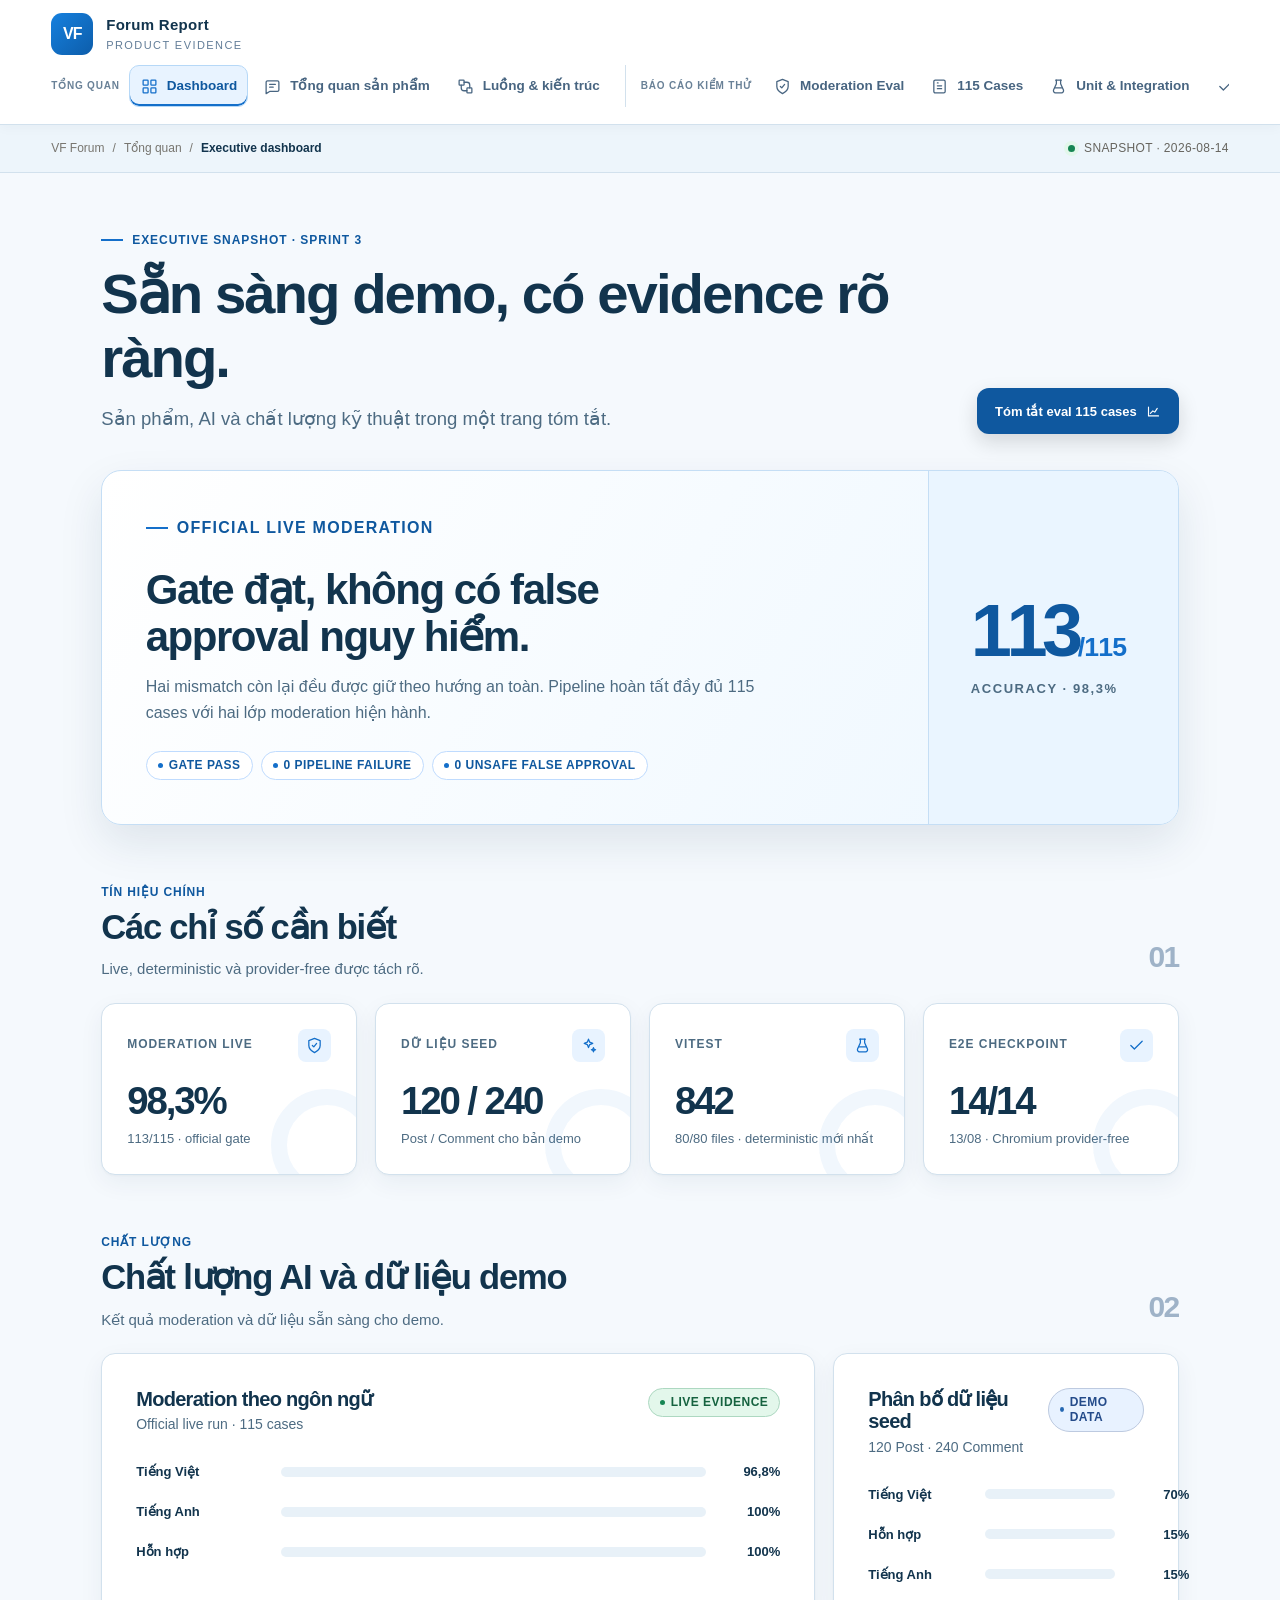
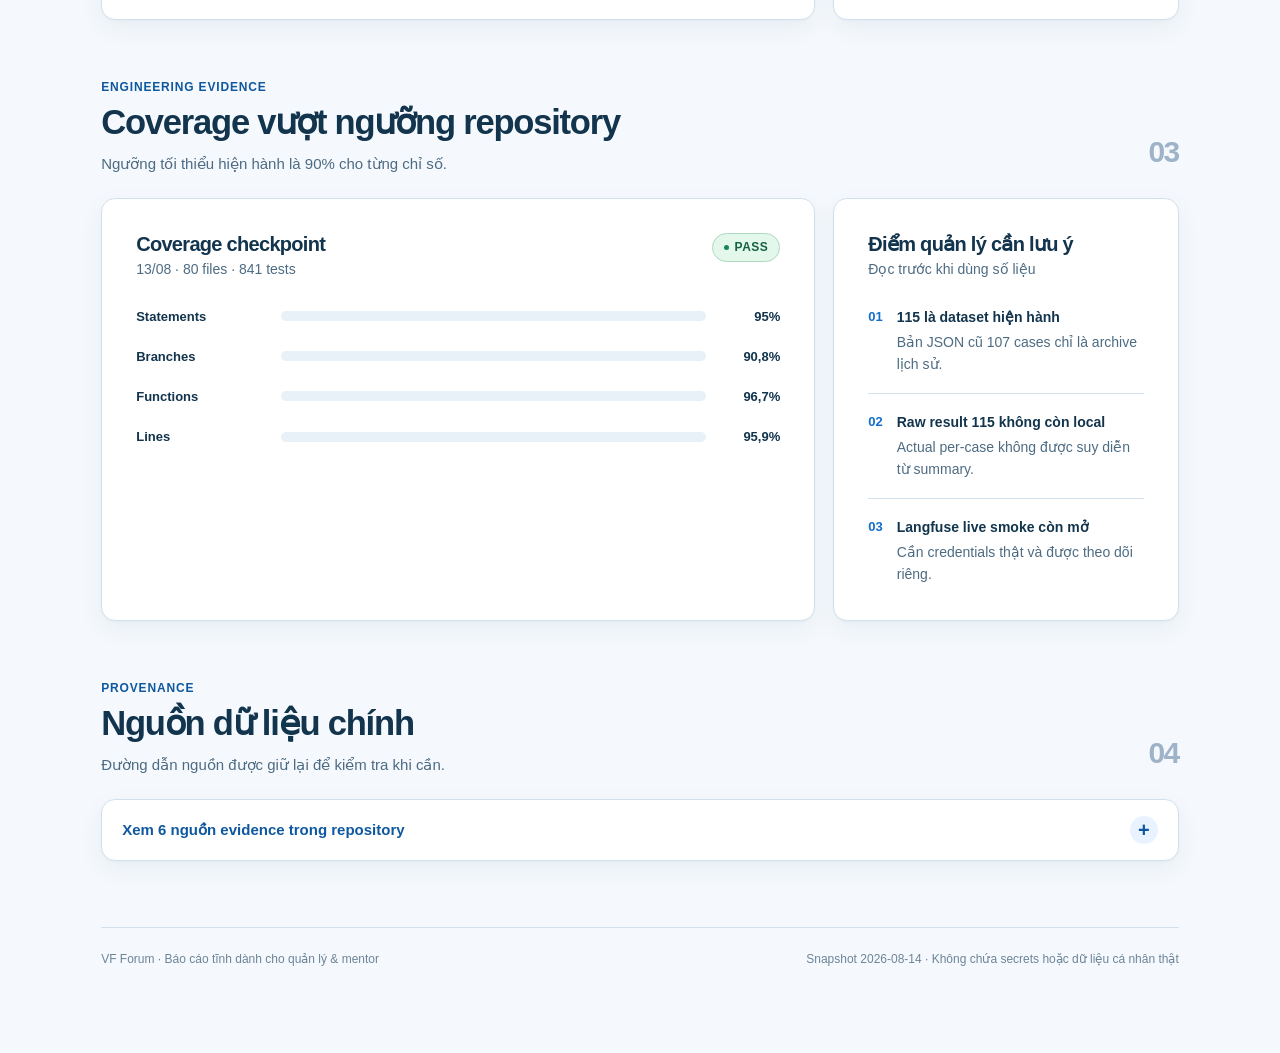
==== index.html @ 05ae3857 "upload" ====
<!doctype html>
<html lang="vi">
  <head>
    <!-- Nội dung đã được prerender; không cần JavaScript hoặc HTTP server. -->
    <meta charset="UTF-8" />
    <meta name="viewport" content="width=device-width, initial-scale=1.0" />
    <meta
      name="description"
      content="Báo cáo tổng quan, kiểm thử và hướng dẫn demo dự án VinFast Community Forum."
    />
    <meta name="theme-color" content="#171714" />
    <title>Tổng quan | VF Forum Report</title>
    <link rel="stylesheet" href="assets/styles.css" />
    <meta name="generator" content="VF Forum static artifact" />
  </head>
  <body class="static-html static-index">
    <a class="skip-link" href="#main-content">Bỏ qua điều hướng</a>
    <div id="app">
      <div class="app-shell">
        <aside class="sidebar" id="site-nav" aria-label="Điều hướng chính">
          <a class="brand" href="./index.html">
            <span class="brand-mark">VF</span>
            <span class="brand-copy"
              ><strong>Forum Report</strong><span>Product evidence</span></span
            >
          </a>
          <nav>
            <div class="nav-section">
              <p class="nav-label">Tổng quan</p>

              <a class="nav-link active" href="./index.html" aria-current="page">
                <span class="nav-icon"
                  ><svg
                    viewBox="0 0 24 24"
                    fill="none"
                    stroke="currentColor"
                    stroke-width="1.8"
                    stroke-linecap="round"
                    stroke-linejoin="round"
                    aria-hidden="true"
                  >
                    <rect x="3" y="3" width="7" height="7" rx="1"></rect>
                    <rect x="14" y="3" width="7" height="7" rx="1"></rect>
                    <rect x="3" y="14" width="7" height="7" rx="1"></rect>
                    <rect x="14" y="14" width="7" height="7" rx="1"></rect></svg
                ></span>
                <span>Dashboard</span>
              </a>
              <a class="nav-link" href="./product.html">
                <span class="nav-icon"
                  ><svg
                    viewBox="0 0 24 24"
                    fill="none"
                    stroke="currentColor"
                    stroke-width="1.8"
                    stroke-linecap="round"
                    stroke-linejoin="round"
                    aria-hidden="true"
                  >
                    <path d="M5 4h14a2 2 0 0 1 2 2v11a2 2 0 0 1-2 2H8l-5 3V6a2 2 0 0 1 2-2Z"></path>
                    <path d="M8 9h8M8 13h5"></path></svg
                ></span>
                <span>Tổng quan sản phẩm</span>
              </a>
              <a class="nav-link" href="./architecture.html">
                <span class="nav-icon"
                  ><svg
                    viewBox="0 0 24 24"
                    fill="none"
                    stroke="currentColor"
                    stroke-width="1.8"
                    stroke-linecap="round"
                    stroke-linejoin="round"
                    aria-hidden="true"
                  >
                    <rect x="3" y="3" width="7" height="7" rx="1"></rect>
                    <rect x="14" y="14" width="7" height="7" rx="1"></rect>
                    <path d="M10 6h4a4 4 0 0 1 4 4v4M14 18h-4a4 4 0 0 1-4-4v-4"></path></svg
                ></span>
                <span>Luồng &amp; kiến trúc</span>
              </a>
            </div>
            <div class="nav-section">
              <p class="nav-label">Báo cáo kiểm thử</p>

              <a class="nav-link" href="./reports/moderation.html">
                <span class="nav-icon"
                  ><svg
                    viewBox="0 0 24 24"
                    fill="none"
                    stroke="currentColor"
                    stroke-width="1.8"
                    stroke-linecap="round"
                    stroke-linejoin="round"
                    aria-hidden="true"
                  >
                    <path d="M12 22s8-4 8-10V5l-8-3-8 3v7c0 6 8 10 8 10Z"></path>
                    <path d="m9 12 2 2 4-5"></path></svg
                ></span>
                <span>Moderation Eval</span>
              </a>
              <a class="nav-link" href="./reports/moderation-cases.html">
                <span class="nav-icon"
                  ><svg
                    viewBox="0 0 24 24"
                    fill="none"
                    stroke="currentColor"
                    stroke-width="1.8"
                    stroke-linecap="round"
                    stroke-linejoin="round"
                    aria-hidden="true"
                  >
                    <path d="M9 11h6M9 15h6M9 7h1"></path>
                    <rect x="4" y="3" width="16" height="18" rx="2"></rect></svg
                ></span>
                <span>115 Cases</span>
              </a>

              <a class="nav-link" href="./reports/automated-tests.html">
                <span class="nav-icon"
                  ><svg
                    viewBox="0 0 24 24"
                    fill="none"
                    stroke="currentColor"
                    stroke-width="1.8"
                    stroke-linecap="round"
                    stroke-linejoin="round"
                    aria-hidden="true"
                  >
                    <path d="M9 3v5l-4 9a3 3 0 0 0 2.7 4h8.6a3 3 0 0 0 2.7-4l-4-9V3"></path>
                    <path d="M7 14h10M8 3h8"></path></svg
                ></span>
                <span>Unit &amp; Integration</span>
              </a>
              <a class="nav-link" href="./reports/e2e-quality.html">
                <span class="nav-icon"
                  ><svg
                    viewBox="0 0 24 24"
                    fill="none"
                    stroke="currentColor"
                    stroke-width="1.8"
                    stroke-linecap="round"
                    stroke-linejoin="round"
                    aria-hidden="true"
                  >
                    <path d="m4 12 5 5L20 6"></path></svg
                ></span>
                <span>E2E &amp; Quality Gates</span>
              </a>
            </div>
          </nav>
          <div class="sidebar-footer">
            <strong>Báo cáo tĩnh · Sprint 3</strong>
            Dữ liệu khóa ngày 2026-08-14
          </div>
        </aside>

        <div class="workspace">
          <header class="mobile-header">
            <a class="mobile-brand" href="./index.html"
              ><span class="brand-mark">VF</span> Forum Report</a
            >
            <details class="mobile-nav-details">
              <summary class="menu-button" aria-label="Mở điều hướng">
                <span></span><span></span><span></span>
              </summary>
              <div class="mobile-nav-panel">
                <nav>
                  <div class="nav-section">
                    <p class="nav-label">Tổng quan</p>

                    <a class="nav-link active" href="./index.html" aria-current="page">
                      <span class="nav-icon"
                        ><svg
                          viewBox="0 0 24 24"
                          fill="none"
                          stroke="currentColor"
                          stroke-width="1.8"
                          stroke-linecap="round"
                          stroke-linejoin="round"
                          aria-hidden="true"
                        >
                          <rect x="3" y="3" width="7" height="7" rx="1"></rect>
                          <rect x="14" y="3" width="7" height="7" rx="1"></rect>
                          <rect x="3" y="14" width="7" height="7" rx="1"></rect>
                          <rect x="14" y="14" width="7" height="7" rx="1"></rect></svg
                      ></span>
                      <span>Dashboard</span>
                    </a>
                    <a class="nav-link" href="./product.html">
                      <span class="nav-icon"
                        ><svg
                          viewBox="0 0 24 24"
                          fill="none"
                          stroke="currentColor"
                          stroke-width="1.8"
                          stroke-linecap="round"
                          stroke-linejoin="round"
                          aria-hidden="true"
                        >
                          <path
                            d="M5 4h14a2 2 0 0 1 2 2v11a2 2 0 0 1-2 2H8l-5 3V6a2 2 0 0 1 2-2Z"
                          ></path>
                          <path d="M8 9h8M8 13h5"></path></svg
                      ></span>
                      <span>Tổng quan sản phẩm</span>
                    </a>
                    <a class="nav-link" href="./architecture.html">
                      <span class="nav-icon"
                        ><svg
                          viewBox="0 0 24 24"
                          fill="none"
                          stroke="currentColor"
                          stroke-width="1.8"
                          stroke-linecap="round"
                          stroke-linejoin="round"
                          aria-hidden="true"
                        >
                          <rect x="3" y="3" width="7" height="7" rx="1"></rect>
                          <rect x="14" y="14" width="7" height="7" rx="1"></rect>
                          <path d="M10 6h4a4 4 0 0 1 4 4v4M14 18h-4a4 4 0 0 1-4-4v-4"></path></svg
                      ></span>
                      <span>Luồng &amp; kiến trúc</span>
                    </a>
                  </div>
                  <div class="nav-section">
                    <p class="nav-label">Báo cáo kiểm thử</p>

                    <a class="nav-link" href="./reports/moderation.html">
                      <span class="nav-icon"
                        ><svg
                          viewBox="0 0 24 24"
                          fill="none"
                          stroke="currentColor"
                          stroke-width="1.8"
                          stroke-linecap="round"
                          stroke-linejoin="round"
                          aria-hidden="true"
                        >
                          <path d="M12 22s8-4 8-10V5l-8-3-8 3v7c0 6 8 10 8 10Z"></path>
                          <path d="m9 12 2 2 4-5"></path></svg
                      ></span>
                      <span>Moderation Eval</span>
                    </a>
                    <a class="nav-link" href="./reports/moderation-cases.html">
                      <span class="nav-icon"
                        ><svg
                          viewBox="0 0 24 24"
                          fill="none"
                          stroke="currentColor"
                          stroke-width="1.8"
                          stroke-linecap="round"
                          stroke-linejoin="round"
                          aria-hidden="true"
                        >
                          <path d="M9 11h6M9 15h6M9 7h1"></path>
                          <rect x="4" y="3" width="16" height="18" rx="2"></rect></svg
                      ></span>
                      <span>115 Cases</span>
                    </a>

                    <a class="nav-link" href="./reports/automated-tests.html">
                      <span class="nav-icon"
                        ><svg
                          viewBox="0 0 24 24"
                          fill="none"
                          stroke="currentColor"
                          stroke-width="1.8"
                          stroke-linecap="round"
                          stroke-linejoin="round"
                          aria-hidden="true"
                        >
                          <path d="M9 3v5l-4 9a3 3 0 0 0 2.7 4h8.6a3 3 0 0 0 2.7-4l-4-9V3"></path>
                          <path d="M7 14h10M8 3h8"></path></svg
                      ></span>
                      <span>Unit &amp; Integration</span>
                    </a>
                    <a class="nav-link" href="./reports/e2e-quality.html">
                      <span class="nav-icon"
                        ><svg
                          viewBox="0 0 24 24"
                          fill="none"
                          stroke="currentColor"
                          stroke-width="1.8"
                          stroke-linecap="round"
                          stroke-linejoin="round"
                          aria-hidden="true"
                        >
                          <path d="m4 12 5 5L20 6"></path></svg
                      ></span>
                      <span>E2E &amp; Quality Gates</span>
                    </a>
                  </div>
                </nav>
              </div>
            </details>
          </header>
          <div class="topbar">
            <div class="breadcrumb">
              <span>VF Forum</span><span>/</span><span>Tổng quan</span><span>/</span
              ><b>Executive dashboard</b>
            </div>
            <div class="topbar-meta">
              <span class="live-dot"></span><span>SNAPSHOT · 2026-08-14</span>
            </div>
          </div>
          <main class="content" id="main-content">
            <header class="page-head">
              <div class="page-head-copy">
                <p class="eyebrow">Executive snapshot · Sprint 3</p>
                <h1>Sẵn sàng demo, có evidence rõ ràng.</h1>
                <p class="lede">Sản phẩm, AI và chất lượng kỹ thuật trong một trang tóm tắt.</p>
              </div>
              <div class="actions">
                <a class="button button-primary" href="./reports/langfuse-live-115.html"
                  ><span>Tóm tắt eval 115 cases</span
                  ><svg
                    viewBox="0 0 24 24"
                    fill="none"
                    stroke="currentColor"
                    stroke-width="1.8"
                    stroke-linecap="round"
                    stroke-linejoin="round"
                    aria-hidden="true"
                  >
                    <path d="M4 19V5M4 19h16"></path>
                    <path d="m7 15 4-4 3 2 4-6"></path></svg
                ></a>
              </div>
            </header>

            <section class="signal-banner" aria-label="Kết quả moderation nổi bật">
              <div class="signal-copy">
                <p class="eyebrow">Official live moderation</p>
                <h2>Gate đạt, không có false approval nguy hiểm.</h2>
                <p>
                  Hai mismatch còn lại đều được giữ theo hướng an toàn. Pipeline hoàn tất đầy đủ 115
                  cases với hai lớp moderation hiện hành.
                </p>
                <div class="chip-row">
                  <span class="chip chip-pass">Gate PASS</span
                  ><span class="chip">0 pipeline failure</span
                  ><span class="chip">0 unsafe false approval</span>
                </div>
              </div>
              <div class="signal-score">
                <div class="score-number">113<span>/115</span></div>
                <div class="score-label">Accuracy · 98,3%</div>
              </div>
            </section>

            <section class="section">
              <div class="section-head">
                <div>
                  <p class="section-kicker">Tín hiệu chính</p>
                  <h2>Các chỉ số cần biết</h2>
                  <p class="section-copy">Live, deterministic và provider-free được tách rõ.</p>
                </div>
                <span class="section-index">01</span>
              </div>
              <div class="kpi-grid">
                <article class="card kpi-card">
                  <div class="kpi-top">
                    <span class="kpi-label">Moderation live</span
                    ><span class="kpi-icon"
                      ><svg
                        viewBox="0 0 24 24"
                        fill="none"
                        stroke="currentColor"
                        stroke-width="1.8"
                        stroke-linecap="round"
                        stroke-linejoin="round"
                        aria-hidden="true"
                      >
                        <path d="M12 22s8-4 8-10V5l-8-3-8 3v7c0 6 8 10 8 10Z"></path>
                        <path d="m9 12 2 2 4-5"></path></svg
                    ></span>
                  </div>
                  <div class="kpi-value">98,3%</div>
                  <div class="kpi-sub">113/115 · official gate</div>
                </article>

                <article class="card kpi-card">
                  <div class="kpi-top">
                    <span class="kpi-label">Dữ liệu seed</span
                    ><span class="kpi-icon"
                      ><svg
                        viewBox="0 0 24 24"
                        fill="none"
                        stroke="currentColor"
                        stroke-width="1.8"
                        stroke-linecap="round"
                        stroke-linejoin="round"
                        aria-hidden="true"
                      >
                        <path
                          d="m12 3 1.7 4.3L18 9l-4.3 1.7L12 15l-1.7-4.3L6 9l4.3-1.7L12 3Z"
                        ></path>
                        <path
                          d="m19 15 .8 2.2L22 18l-2.2.8L19 21l-.8-2.2L16 18l2.2-.8L19 15Z"
                        ></path></svg
                    ></span>
                  </div>
                  <div class="kpi-value">120 / 240</div>
                  <div class="kpi-sub">Post / Comment cho bản demo</div>
                </article>

                <article class="card kpi-card">
                  <div class="kpi-top">
                    <span class="kpi-label">Vitest</span
                    ><span class="kpi-icon"
                      ><svg
                        viewBox="0 0 24 24"
                        fill="none"
                        stroke="currentColor"
                        stroke-width="1.8"
                        stroke-linecap="round"
                        stroke-linejoin="round"
                        aria-hidden="true"
                      >
                        <path d="M9 3v5l-4 9a3 3 0 0 0 2.7 4h8.6a3 3 0 0 0 2.7-4l-4-9V3"></path>
                        <path d="M7 14h10M8 3h8"></path></svg
                    ></span>
                  </div>
                  <div class="kpi-value">842</div>
                  <div class="kpi-sub">80/80 files · deterministic mới nhất</div>
                </article>

                <article class="card kpi-card">
                  <div class="kpi-top">
                    <span class="kpi-label">E2E checkpoint</span
                    ><span class="kpi-icon"
                      ><svg
                        viewBox="0 0 24 24"
                        fill="none"
                        stroke="currentColor"
                        stroke-width="1.8"
                        stroke-linecap="round"
                        stroke-linejoin="round"
                        aria-hidden="true"
                      >
                        <path d="m4 12 5 5L20 6"></path></svg
                    ></span>
                  </div>
                  <div class="kpi-value">14/14</div>
                  <div class="kpi-sub">13/08 · Chromium provider-free</div>
                </article>
              </div>
            </section>

            <section class="section">
              <div class="section-head">
                <div>
                  <p class="section-kicker">Chất lượng</p>
                  <h2>Chất lượng AI và dữ liệu demo</h2>
                  <p class="section-copy">Kết quả moderation và dữ liệu sẵn sàng cho demo.</p>
                </div>
                <span class="section-index">02</span>
              </div>
              <div class="grid-main-aside">
                <article class="card card-pad">
                  <div class="card-head">
                    <div>
                      <h3>Moderation theo ngôn ngữ</h3>
                      <p>Official live run · 115 cases</p>
                    </div>
                    <span class="chip chip-live">Live evidence</span>
                  </div>

                  <div class="bar-list">
                    <div class="bar-row">
                      <span class="bar-label">Tiếng Việt</span>
                      <span class="bar-track"
                        ><span class="bar-fill good" style="--value: 96.8%"></span
                      ></span>
                      <span class="bar-value">96,8%</span>
                    </div>
                    <div class="bar-row">
                      <span class="bar-label">Tiếng Anh</span>
                      <span class="bar-track"
                        ><span class="bar-fill good" style="--value: 100%"></span
                      ></span>
                      <span class="bar-value">100%</span>
                    </div>
                    <div class="bar-row">
                      <span class="bar-label">Hỗn hợp</span>
                      <span class="bar-track"
                        ><span class="bar-fill good" style="--value: 100%"></span
                      ></span>
                      <span class="bar-value">100%</span>
                    </div>
                  </div>
                </article>
                <article class="card card-pad">
                  <div class="card-head">
                    <div>
                      <h3>Phân bố dữ liệu seed</h3>
                      <p>120 Post · 240 Comment</p>
                    </div>
                    <span class="chip chip-info">Demo data</span>
                  </div>
                  <div class="bar-list">
                    <div class="bar-row">
                      <span class="bar-label">Tiếng Việt</span>
                      <span class="bar-track"
                        ><span class="bar-fill" style="--value: 70%"></span
                      ></span>
                      <span class="bar-value">70%</span>
                    </div>
                    <div class="bar-row">
                      <span class="bar-label">Hỗn hợp</span>
                      <span class="bar-track"
                        ><span class="bar-fill" style="--value: 15%"></span
                      ></span>
                      <span class="bar-value">15%</span>
                    </div>
                    <div class="bar-row">
                      <span class="bar-label">Tiếng Anh</span>
                      <span class="bar-track"
                        ><span class="bar-fill" style="--value: 15%"></span
                      ></span>
                      <span class="bar-value">15%</span>
                    </div>
                  </div>
                </article>
              </div>
            </section>

            <section class="section">
              <div class="section-head">
                <div>
                  <p class="section-kicker">Engineering evidence</p>
                  <h2>Coverage vượt ngưỡng repository</h2>
                  <p class="section-copy">Ngưỡng tối thiểu hiện hành là 90% cho từng chỉ số.</p>
                </div>
                <span class="section-index">03</span>
              </div>
              <div class="grid-main-aside">
                <article class="card card-pad">
                  <div class="card-head">
                    <div>
                      <h3>Coverage checkpoint</h3>
                      <p>13/08 · 80 files · 841 tests</p>
                    </div>
                    <span class="chip chip-pass">PASS</span>
                  </div>

                  <div class="bar-list">
                    <div class="bar-row">
                      <span class="bar-label">Statements</span>
                      <span class="bar-track"
                        ><span class="bar-fill good" style="--value: 95%"></span
                      ></span>
                      <span class="bar-value">95%</span>
                    </div>
                    <div class="bar-row">
                      <span class="bar-label">Branches</span>
                      <span class="bar-track"
                        ><span class="bar-fill good" style="--value: 90.78%"></span
                      ></span>
                      <span class="bar-value">90,8%</span>
                    </div>
                    <div class="bar-row">
                      <span class="bar-label">Functions</span>
                      <span class="bar-track"
                        ><span class="bar-fill good" style="--value: 96.68%"></span
                      ></span>
                      <span class="bar-value">96,7%</span>
                    </div>
                    <div class="bar-row">
                      <span class="bar-label">Lines</span>
                      <span class="bar-track"
                        ><span class="bar-fill good" style="--value: 95.91%"></span
                      ></span>
                      <span class="bar-value">95,9%</span>
                    </div>
                  </div>
                </article>
                <article class="card card-pad">
                  <div class="card-head">
                    <div>
                      <h3>Điểm quản lý cần lưu ý</h3>
                      <p>Đọc trước khi dùng số liệu</p>
                    </div>
                  </div>
                  <ul class="insight-list">
                    <li class="insight-item">
                      <span class="item-index">01</span>
                      <div>
                        <p class="item-title">115 là dataset hiện hành</p>
                        <p class="item-copy">Bản JSON cũ 107 cases chỉ là archive lịch sử.</p>
                      </div>
                    </li>
                    <li class="insight-item">
                      <span class="item-index">02</span>
                      <div>
                        <p class="item-title">Raw result 115 không còn local</p>
                        <p class="item-copy">Actual per-case không được suy diễn từ summary.</p>
                      </div>
                    </li>
                    <li class="insight-item">
                      <span class="item-index">03</span>
                      <div>
                        <p class="item-title">Langfuse live smoke còn mở</p>
                        <p class="item-copy">Cần credentials thật và được theo dõi riêng.</p>
                      </div>
                    </li>
                  </ul>
                </article>
              </div>
            </section>

            <section class="section">
              <div class="section-head">
                <div>
                  <p class="section-kicker">Provenance</p>
                  <h2>Nguồn dữ liệu chính</h2>
                  <p class="section-copy">Đường dẫn nguồn được giữ lại để kiểm tra khi cần.</p>
                </div>
                <span class="section-index">04</span>
              </div>
              <details class="evidence-details">
                <summary>Xem 6 nguồn evidence trong repository</summary>
                <ul class="source-list">
                  <li class="source-item">
                    <span class="item-index">01</span>
                    <div>
                      <p class="item-title">Canonical moderation dataset</p>
                      <code class="source-path">data/moderation-cases.json</code>
                      <p class="item-copy">115 case definitions và expected labels</p>
                    </div>
                  </li>
                  <li class="source-item">
                    <span class="item-index">02</span>
                    <div>
                      <p class="item-title">Sprint 2 testing status</p>
                      <code class="source-path"
                        >specs/001-vinfast-community-forum/sprint-2/testing-status.md</code
                      >
                      <p class="item-copy">
                        Official live moderation 113/115 và quality gates liên quan
                      </p>
                    </div>
                  </li>
                  <li class="source-item">
                    <span class="item-index">03</span>
                    <div>
                      <p class="item-title">Sprint 3 testing status</p>
                      <code class="source-path"
                        >specs/001-vinfast-community-forum/sprint-3/testing-status.md</code
                      >
                      <p class="item-copy">Quality gates, AWS demo và Admin refinement</p>
                    </div>
                  </li>
                  <li class="source-item">
                    <span class="item-index">04</span>
                    <div>
                      <p class="item-title">Testing guide</p>
                      <code class="source-path">tests/README.md</code>
                      <p class="item-copy">Phân lớp test, lệnh chạy và coverage threshold</p>
                    </div>
                  </li>
                  <li class="source-item">
                    <span class="item-index">05</span>
                    <div>
                      <p class="item-title">Demo runbook lưu trữ</p>
                      <code class="source-path">docs/artifact/demo.html</code>
                      <p class="item-copy">Kịch bản demo, fallback và giới hạn MVP</p>
                    </div>
                  </li>
                  <li class="source-item">
                    <span class="item-index">06</span>
                    <div>
                      <p class="item-title">Archived moderation result</p>
                      <code class="source-path">artifacts/moderation-eval.json</code>
                      <p class="item-copy">Bản cũ 107 cases; chỉ dùng đối chiếu lịch sử</p>
                    </div>
                  </li>
                </ul>
              </details>
            </section>
            <footer class="footer-note">
              <span>VF Forum · Báo cáo tĩnh dành cho quản lý &amp; mentor</span>
              <span>Snapshot 2026-08-14 · Không chứa secrets hoặc dữ liệu cá nhân thật</span>
            </footer>
          </main>
        </div>
      </div>
    </div>
  </body>
</html>
---- assets/styles.css ----
:root {
  --ink: #12344d;
  --ink-soft: #4d6b82;
  --paper: #f5f9fd;
  --paper-deep: #e8f1f8;
  --panel: #ffffff;
  --line: #d2e1ed;
  --line-dark: #9bb3c6;
  --signal: #146fca;
  --signal-deep: #0f589f;
  --signal-soft: #e8f3ff;
  --lime: #168d66;
  --lime-soft: #e5f7ee;
  --success: #168653;
  --success-soft: #e3f7eb;
  --warning: #ae6a0f;
  --warning-soft: #fff3df;
  --info: #2467b2;
  --info-soft: #e8f2ff;
  --danger: #c23b42;
  --danger-soft: #ffe9e8;
  --sidebar: 0px;
  --radius-sm: 10px;
  --radius: 14px;
  --radius-lg: 20px;
  --shadow-sm: 0 1px 2px rgba(16, 52, 77, 0.03), 0 8px 24px rgba(16, 52, 77, 0.06);
  --shadow-lg: 0 18px 44px rgba(16, 52, 77, 0.1);
  --font-body: 'Segoe UI', Arial, Helvetica, sans-serif;
  --font-display: 'Segoe UI', Arial, Helvetica, sans-serif;
}

* {
  box-sizing: border-box;
}

html {
  scroll-behavior: smooth;
}

body {
  margin: 0;
  min-width: 320px;
  background: var(--paper);
  color: var(--ink);
  font-family: var(--font-body);
  font-size: 17px;
  line-height: 1.62;
  text-rendering: optimizeLegibility;
}

button,
input,
select {
  color: inherit;
  font: inherit;
}

button,
a {
  -webkit-tap-highlight-color: transparent;
}

a {
  color: inherit;
}

button {
  cursor: pointer;
}

svg {
  display: block;
}

::selection {
  background: var(--lime);
  color: var(--ink);
}

.sr-only {
  position: absolute;
  width: 1px;
  height: 1px;
  overflow: hidden;
  clip: rect(0, 0, 0, 0);
  white-space: nowrap;
  clip-path: inset(50%);
}

.skip-link {
  position: fixed;
  left: 16px;
  top: -100px;
  z-index: 100;
  border-radius: 0 0 var(--radius-sm) var(--radius-sm);
  background: var(--lime);
  padding: 10px 16px;
  font-weight: 700;
  text-decoration: none;
}

.skip-link:focus {
  top: 0;
}

:focus-visible {
  outline: 3px solid rgba(22, 119, 210, 0.32);
  outline-offset: 3px;
}

.app-shell {
  display: block;
  min-height: 100vh;
}

.sidebar {
  position: sticky;
  z-index: 50;
  top: 0;
  display: grid;
  min-height: 80px;
  grid-template-columns: auto minmax(0, 1fr);
  align-items: center;
  gap: 30px;
  border-bottom: 1px solid var(--line);
  background: rgba(255, 255, 255, 0.97);
  box-shadow: 0 2px 12px rgba(16, 42, 67, 0.04);
  color: var(--ink);
  padding: 13px clamp(20px, 4vw, 60px);
  backdrop-filter: blur(12px);
}

.brand {
  display: flex;
  align-items: center;
  gap: 13px;
  min-width: 180px;
  padding: 0;
  text-decoration: none;
}

.brand-mark {
  display: grid;
  width: 42px;
  height: 42px;
  place-items: center;
  border-radius: 11px;
  background: linear-gradient(135deg, #1680de, #0d5daa);
  color: #fff;
  font-family: var(--font-display);
  font-size: 16px;
  font-weight: 800;
  letter-spacing: -0.06em;
}

.brand-copy strong,
.brand-copy span {
  display: block;
}

.brand-copy strong {
  font-family: var(--font-display);
  font-size: 15px;
  letter-spacing: 0.02em;
}

.brand-copy span {
  color: #627d98;
  font-size: 11px;
  letter-spacing: 0.13em;
  text-transform: uppercase;
}

.nav-section {
  display: flex;
  flex: 0 0 auto;
  align-items: center;
  gap: 4px;
  margin: 0;
}

.nav-section + .nav-section {
  margin-left: 14px;
  border-left: 1px solid var(--line);
  padding-left: 15px;
}

.nav-label {
  display: inline-flex;
  margin: 0 5px 0 0;
  color: #698197;
  font-size: 10px;
  font-weight: 800;
  letter-spacing: 0.08em;
  line-height: 1.25;
  text-transform: uppercase;
  white-space: nowrap;
}

.sidebar nav {
  display: flex;
  min-width: 0;
  flex-wrap: nowrap;
  align-items: center;
  gap: 0;
  overflow-x: auto;
  padding: 4px 0;
  scrollbar-color: #b7cadd transparent;
  scrollbar-width: thin;
}

.nav-link {
  display: flex;
  min-height: 42px;
  align-items: center;
  gap: 8px;
  border: 1px solid transparent;
  border-radius: 10px;
  color: #486581;
  padding: 9px 10px;
  font-size: 13.5px;
  font-weight: 650;
  text-decoration: none;
  white-space: nowrap;
  transition:
    background 150ms ease,
    border-color 150ms ease,
    color 150ms ease,
    transform 150ms ease;
}

.nav-link:hover {
  border-color: #c9ddea;
  background: #edf5ff;
  color: var(--signal-deep);
  transform: none;
}

.nav-link.active {
  border-color: #b6d8f7;
  background: var(--signal-soft);
  box-shadow: inset 0 -2px 0 var(--signal);
  color: var(--signal-deep);
  font-weight: 750;
}

.nav-link.active .nav-icon {
  color: var(--signal);
}

.nav-icon {
  display: inline-grid;
  width: 19px;
  flex: 0 0 19px;
  place-items: center;
}

.nav-icon svg {
  width: 17px;
  height: 17px;
}

.sidebar-footer {
  display: none;
}

.sidebar-footer strong {
  display: block;
  color: #b9b7b0;
  font-weight: 600;
}

.mobile-header,
.mobile-overlay {
  display: none;
}

.workspace {
  min-width: 0;
}

.topbar {
  display: flex;
  min-height: 48px;
  align-items: center;
  justify-content: space-between;
  border-bottom: 1px solid var(--line);
  background: #edf5fb;
  padding: 0 clamp(22px, 4vw, 68px);
  backdrop-filter: blur(12px);
}

.breadcrumb {
  display: flex;
  align-items: center;
  gap: 8px;
  color: #77756f;
  font-size: 12px;
}

.breadcrumb b {
  color: var(--ink);
  font-weight: 600;
}

.topbar-meta {
  display: flex;
  align-items: center;
  gap: 9px;
  color: #66645e;
  font-size: 12px;
  letter-spacing: 0.03em;
}

.live-dot {
  width: 7px;
  height: 7px;
  border-radius: 50%;
  background: var(--success);
  box-shadow: 0 0 0 4px var(--success-soft);
}

.content {
  width: min(1180px, 100%);
  margin: 0 auto;
  padding: clamp(40px, 4.5vw, 68px) clamp(20px, 4vw, 56px) 84px;
}

.page-head {
  display: flex;
  align-items: flex-end;
  justify-content: space-between;
  gap: 28px;
  margin-bottom: 36px;
}

.page-head-copy {
  max-width: 790px;
}

.eyebrow {
  display: flex;
  align-items: center;
  gap: 9px;
  margin: 0 0 12px;
  color: var(--signal-deep);
  font-family: var(--font-display);
  font-size: 12px;
  font-weight: 800;
  letter-spacing: 0.08em;
  text-transform: uppercase;
}

.eyebrow::before {
  width: 22px;
  height: 2px;
  background: var(--signal);
  content: '';
}

h1,
h2,
h3,
p {
  margin-top: 0;
}

h1,
h2,
h3 {
  font-family: var(--font-display);
  letter-spacing: -0.035em;
  line-height: 1.13;
}

h1 {
  max-width: 880px;
  margin-bottom: 16px;
  font-size: clamp(38px, 4.4vw, 58px);
  font-weight: 750;
}

h2 {
  margin-bottom: 10px;
  font-size: clamp(26px, 2.7vw, 36px);
}

h3 {
  margin-bottom: 8px;
  font-size: 20px;
}

.lede {
  max-width: 760px;
  margin: 0;
  color: var(--ink-soft);
  font-size: clamp(18px, 1.45vw, 20px);
  line-height: 1.55;
}

.actions {
  display: flex;
  flex-wrap: wrap;
  gap: 11px;
}

.button {
  display: inline-flex;
  min-height: 46px;
  align-items: center;
  justify-content: center;
  gap: 9px;
  border: 1px solid transparent;
  border-radius: 12px;
  padding: 10px 17px;
  font-size: 13px;
  font-weight: 700;
  text-decoration: none;
  transition:
    transform 150ms ease,
    box-shadow 150ms ease,
    background 150ms ease;
}

.button:hover {
  transform: translateY(-1px);
}

.button-primary {
  background: var(--signal-deep);
  color: #fff;
  box-shadow: 0 8px 20px rgba(23, 23, 20, 0.15);
}

.button-primary:hover {
  background: #0a477f;
}

.button-secondary {
  border-color: var(--line-dark);
  background: transparent;
}

.button-secondary:hover {
  background: var(--panel);
}

.button svg {
  width: 15px;
  height: 15px;
}

.section {
  margin-top: 58px;
}

.section-head {
  display: flex;
  align-items: end;
  justify-content: space-between;
  gap: 22px;
  margin-bottom: 21px;
}

.section-kicker {
  margin: 0 0 6px;
  color: var(--signal-deep);
  font-size: 12px;
  font-weight: 700;
  letter-spacing: 0.07em;
  text-transform: uppercase;
}

.section-copy {
  margin: 0;
  color: var(--ink-soft);
  font-size: 15px;
}

.section-index {
  color: #9fb3c8;
  font-family: var(--font-display);
  font-size: 30px;
  font-weight: 800;
  letter-spacing: -0.05em;
}

.card {
  border: 1px solid var(--line);
  border-radius: var(--radius);
  background: var(--panel);
  box-shadow: var(--shadow-sm);
}

.card-pad {
  padding: clamp(23px, 2.8vw, 34px);
}

.dark-card {
  border-color: #1d4e89;
  background: #133b5c;
  color: #fff;
}

.signal-banner {
  display: grid;
  grid-template-columns: minmax(0, 1fr) auto;
  gap: 32px;
  overflow: hidden;
  border: 1px solid #c5def5;
  border-radius: var(--radius-lg);
  background: linear-gradient(120deg, #ffffff 0%, #edf7ff 100%);
  color: var(--ink);
  box-shadow: var(--shadow-lg);
}

.signal-copy {
  padding: clamp(28px, 3.4vw, 46px);
}

.signal-copy .eyebrow {
  color: var(--signal-deep);
}

.signal-copy .eyebrow::before {
  background: var(--signal);
}

.signal-copy h2 {
  max-width: 620px;
  margin-bottom: 14px;
  font-size: clamp(29px, 3.3vw, 42px);
}

.signal-copy p {
  max-width: 650px;
  margin-bottom: 25px;
  color: var(--ink-soft);
  font-size: 16px;
}

.signal-score {
  display: flex;
  min-width: 250px;
  flex-direction: column;
  justify-content: center;
  border-left: 1px solid #c5def5;
  background: #eaf5ff;
  padding: 34px 42px;
}

.score-number {
  font-family: var(--font-display);
  color: var(--signal-deep);
  font-size: clamp(52px, 6vw, 74px);
  font-weight: 800;
  letter-spacing: -0.075em;
  line-height: 0.95;
}

.score-number span {
  color: var(--signal);
  font-size: 0.36em;
  letter-spacing: -0.03em;
}

.score-label {
  margin-top: 11px;
  color: var(--ink-soft);
  font-size: 13px;
  font-weight: 600;
  letter-spacing: 0.12em;
  text-transform: uppercase;
}

.chip-row {
  display: flex;
  flex-wrap: wrap;
  gap: 8px;
}

.chip {
  display: inline-flex;
  align-items: center;
  gap: 6px;
  border: 1px solid var(--line);
  border-radius: 999px;
  background: #f8fbff;
  padding: 6px 11px;
  color: var(--ink-soft);
  font-size: 12px;
  font-weight: 700;
  letter-spacing: 0.04em;
  line-height: 1.25;
  text-transform: uppercase;
}

.chip::before {
  width: 5px;
  height: 5px;
  border-radius: 50%;
  background: #aaa69c;
  content: '';
}

.chip-live,
.chip-pass {
  border-color: #add8c1;
  background: var(--success-soft);
  color: #15623f;
}

.chip-live::before,
.chip-pass::before {
  background: var(--success);
}

.chip-warn {
  border-color: #e8c99a;
  background: var(--warning-soft);
  color: #87550c;
}

.chip-warn::before {
  background: var(--warning);
}

.chip-info {
  border-color: #bdcae0;
  background: var(--info-soft);
  color: #244b8a;
}

.chip-info::before {
  background: var(--info);
}

.chip-danger {
  border-color: #e4b9b5;
  background: var(--danger-soft);
  color: #94312c;
}

.chip-danger::before {
  background: var(--danger);
}

.dark-card .chip,
.signal-banner .chip {
  border-color: #bfdbfe;
  background: #fff;
  color: var(--signal-deep);
}

.dark-card .chip::before,
.signal-banner .chip::before {
  background: var(--signal);
}

.kpi-grid {
  display: grid;
  grid-template-columns: repeat(4, minmax(0, 1fr));
  gap: 18px;
}

.kpi-card {
  position: relative;
  min-height: 164px;
  overflow: hidden;
  padding: 25px;
}

.kpi-card::after {
  position: absolute;
  right: -27px;
  bottom: -27px;
  width: 80px;
  height: 80px;
  border: 16px solid rgba(22, 119, 210, 0.06);
  border-radius: 50%;
  content: '';
}

.kpi-top {
  display: flex;
  align-items: center;
  justify-content: space-between;
  gap: 10px;
}

.kpi-label {
  color: var(--ink-soft);
  font-size: 12px;
  font-weight: 700;
  letter-spacing: 0.08em;
  text-transform: uppercase;
}

.kpi-icon {
  display: grid;
  width: 33px;
  height: 33px;
  place-items: center;
  border-radius: 8px;
  background: var(--signal-soft);
  color: var(--signal);
}

.kpi-icon svg {
  width: 17px;
  height: 17px;
}

.kpi-value {
  margin-top: 20px;
  font-family: var(--font-display);
  font-size: clamp(27px, 3vw, 39px);
  font-weight: 800;
  letter-spacing: -0.055em;
  line-height: 1;
}

.kpi-sub {
  margin-top: 8px;
  color: var(--ink-soft);
  font-size: 13px;
}

.grid-2,
.grid-3,
.grid-4,
.grid-main-aside {
  display: grid;
  gap: 18px;
}

.grid-2 {
  grid-template-columns: repeat(2, minmax(0, 1fr));
}

.grid-3 {
  grid-template-columns: repeat(3, minmax(0, 1fr));
}

.grid-4 {
  grid-template-columns: repeat(4, minmax(0, 1fr));
}

.grid-main-aside {
  grid-template-columns: minmax(0, 1.55fr) minmax(280px, 0.75fr);
}

.card-head {
  display: flex;
  align-items: start;
  justify-content: space-between;
  gap: 22px;
  margin-bottom: 25px;
}

.card-head h3 {
  margin-bottom: 3px;
}

.card-head p {
  margin: 0;
  color: var(--ink-soft);
  font-size: 14px;
}

.bar-list {
  display: grid;
  gap: 19px;
}

.bar-row {
  display: grid;
  grid-template-columns: minmax(105px, 0.75fr) minmax(130px, 2.4fr) 62px;
  align-items: center;
  gap: 12px;
}

.bar-label,
.bar-value {
  font-size: 13px;
  font-weight: 600;
}

.bar-value {
  text-align: right;
}

.bar-track {
  height: 10px;
  overflow: hidden;
  border-radius: 999px;
  background: var(--paper-deep);
}

.bar-fill {
  width: var(--value);
  height: 100%;
  border-radius: inherit;
  background: var(--signal);
  animation: grow-bar 700ms ease-out both;
}

.bar-fill.good {
  background: var(--success);
}

.bar-fill.info {
  background: var(--info);
}

@keyframes grow-bar {
  from {
    width: 0;
  }
}

.donut-wrap {
  display: grid;
  min-height: 236px;
  place-items: center;
}

.donut {
  position: relative;
  display: grid;
  width: 172px;
  height: 172px;
  place-items: center;
  border-radius: 50%;
  background: conic-gradient(var(--signal) 0 var(--donut), var(--paper-deep) var(--donut) 100%);
}

.donut::before {
  position: absolute;
  width: 126px;
  height: 126px;
  border-radius: 50%;
  background: var(--panel);
  content: '';
}

.donut strong,
.donut span {
  position: relative;
  z-index: 1;
  display: block;
  text-align: center;
}

.donut strong {
  font-family: var(--font-display);
  font-size: 34px;
  letter-spacing: -0.055em;
  line-height: 1;
}

.donut span {
  margin-top: 6px;
  color: #77756f;
  font-size: 11px;
  font-weight: 700;
  letter-spacing: 0.08em;
  text-transform: uppercase;
}

.insight-list,
.check-list,
.source-list {
  display: grid;
  gap: 0;
  margin: 0;
  padding: 0;
  list-style: none;
}

.insight-item,
.check-item,
.source-item {
  display: grid;
  grid-template-columns: auto minmax(0, 1fr);
  gap: 14px;
  border-top: 1px solid var(--line);
  padding: 17px 0;
}

.insight-item:first-child,
.check-item:first-child,
.source-item:first-child {
  border-top: 0;
  padding-top: 0;
}

.insight-item:last-child,
.check-item:last-child,
.source-item:last-child {
  padding-bottom: 0;
}

.item-index {
  color: var(--signal);
  font-family: var(--font-display);
  font-size: 13px;
  font-weight: 800;
}

.item-title {
  margin: 0 0 2px;
  font-size: 14px;
  font-weight: 700;
}

.item-copy {
  margin: 0;
  color: var(--ink-soft);
  font-size: 14px;
}

.note {
  display: grid;
  grid-template-columns: auto minmax(0, 1fr);
  gap: 12px;
  border: 1px solid #edd7a8;
  border-radius: var(--radius);
  background: #fff7e9;
  padding: 18px 20px;
  color: #705228;
  font-size: 15px;
}

.note.info {
  border-color: #c9d4e7;
  background: #edf6ff;
  color: #344f77;
}

.note.danger {
  border-color: #e5bdb9;
  background: #fcf0ef;
  color: #7d3a35;
}

.note svg {
  width: 18px;
  height: 18px;
  margin-top: 1px;
}

.note strong {
  display: block;
  margin-bottom: 2px;
  font-size: 15px;
}

.note p {
  margin: 0;
}

.feature-card {
  min-height: 228px;
  padding: 27px;
}

.feature-no {
  margin-bottom: 28px;
  color: var(--signal);
  font-family: var(--font-display);
  font-size: 13px;
  font-weight: 800;
}

.feature-card p {
  margin: 0;
  color: var(--ink-soft);
  font-size: 15px;
}

.role-card {
  position: relative;
  min-height: 208px;
  overflow: hidden;
  padding: 26px;
}

.role-card::after {
  position: absolute;
  right: -30px;
  bottom: -35px;
  color: #e6f0f8;
  font-family: var(--font-display);
  font-size: 95px;
  font-weight: 800;
  letter-spacing: -0.1em;
  content: attr(data-letter);
}

.role-card p {
  position: relative;
  z-index: 1;
  margin: 0;
  color: var(--ink-soft);
  font-size: 15px;
}

.architecture-flow {
  display: grid;
  grid-template-columns: repeat(5, minmax(0, 1fr));
  gap: 12px;
}

.flow-node {
  position: relative;
  min-height: 176px;
  border: 1px solid var(--line);
  border-radius: var(--radius);
  background: var(--panel);
  padding: 22px;
}

.flow-node:not(:last-child)::after {
  position: absolute;
  z-index: 2;
  top: 50%;
  right: -12px;
  display: grid;
  width: 22px;
  height: 22px;
  place-items: center;
  border: 1px solid var(--line);
  border-radius: 50%;
  background: var(--paper);
  color: var(--signal);
  font-size: 11px;
  content: '→';
  transform: translateY(-50%);
}

.flow-step {
  display: grid;
  width: 31px;
  height: 31px;
  margin-bottom: 28px;
  place-items: center;
  border-radius: 8px;
  background: var(--ink);
  color: var(--lime);
  font-family: var(--font-display);
  font-size: 11px;
  font-weight: 800;
}

.flow-node h3 {
  font-size: 16px;
}

.flow-node p {
  margin: 0;
  color: var(--ink-soft);
  font-size: 14px;
}

.tech-stack {
  display: grid;
  grid-template-columns: repeat(4, minmax(0, 1fr));
  gap: 1px;
  overflow: hidden;
  border: 1px solid var(--line);
  border-radius: var(--radius);
  background: var(--line);
}

.tech-item {
  min-height: 148px;
  background: var(--panel);
  padding: 24px;
}

.tech-tag {
  color: var(--signal);
  font-family: var(--font-display);
  font-size: 11px;
  font-weight: 800;
  letter-spacing: 0.12em;
  text-transform: uppercase;
}

.tech-item h3 {
  margin-top: 18px;
  font-size: 16px;
}

.tech-item p {
  margin: 0;
  color: var(--ink-soft);
  font-size: 14px;
}

.criteria-grid {
  display: grid;
  grid-template-columns: repeat(3, minmax(0, 1fr));
  gap: 12px;
}

.criterion {
  display: grid;
  min-height: 108px;
  grid-template-columns: auto minmax(0, 1fr) auto;
  align-items: start;
  gap: 12px;
  border: 1px solid var(--line);
  border-radius: 11px;
  background: var(--panel);
  padding: 17px;
}

.criterion-code {
  color: var(--signal);
  font-family: var(--font-display);
  font-size: 12px;
  font-weight: 800;
}

.criterion-title {
  font-size: 13px;
  font-weight: 700;
  line-height: 1.45;
}

.criterion-copy {
  margin-top: 3px;
  color: var(--ink-soft);
  font-size: 12px;
  line-height: 1.45;
}

.status-dot {
  width: 8px;
  height: 8px;
  margin-top: 2px;
  border-radius: 50%;
  background: var(--success);
  box-shadow: 0 0 0 3px var(--success-soft);
}

.status-dot.open {
  background: var(--warning);
  box-shadow: 0 0 0 3px var(--warning-soft);
}

.timeline {
  position: relative;
  display: grid;
  gap: 0;
}

.timeline::before {
  position: absolute;
  top: 18px;
  bottom: 18px;
  left: 18px;
  width: 1px;
  background: var(--line-dark);
  content: '';
}

.timeline-item {
  position: relative;
  display: grid;
  grid-template-columns: 37px minmax(0, 1fr);
  gap: 15px;
  padding: 0 0 24px;
}

.timeline-item:last-child {
  padding-bottom: 0;
}

.timeline-marker {
  z-index: 1;
  display: grid;
  width: 37px;
  height: 37px;
  place-items: center;
  border: 4px solid var(--paper);
  border-radius: 50%;
  background: var(--ink);
  color: var(--lime);
  font-family: var(--font-display);
  font-size: 11px;
  font-weight: 800;
}

.timeline-card {
  border: 1px solid var(--line);
  border-radius: var(--radius);
  background: var(--panel);
  padding: 20px 22px;
}

.timeline-card h3 {
  font-size: 16px;
}

.timeline-card p {
  margin: 0;
  color: var(--ink-soft);
  font-size: 14px;
}

.timeline-meta {
  display: flex;
  flex-wrap: wrap;
  gap: 6px;
  margin-top: 11px;
}

.matrix-wrap,
.table-wrap {
  overflow: hidden;
  border: 1px solid var(--line);
  border-radius: var(--radius);
  background: var(--panel);
}

.table-scroll {
  overflow-x: auto;
}

.report-table,
.case-table,
.matrix {
  width: 100%;
  border-collapse: collapse;
}

.report-table th,
.report-table td,
.case-table th,
.case-table td,
.matrix th,
.matrix td {
  border-bottom: 1px solid var(--line);
  padding: 16px 18px;
  text-align: left;
  vertical-align: middle;
}

.report-table tr:last-child td,
.case-table tr:last-child td,
.matrix tr:last-child td {
  border-bottom: 0;
}

.report-table th,
.case-table th,
.matrix th {
  background: #edf5fb;
  color: #45647c;
  font-size: 12px;
  font-weight: 800;
  letter-spacing: 0.08em;
  text-transform: uppercase;
}

.report-table td,
.matrix td {
  font-size: 14px;
}

.number-cell {
  font-family: var(--font-display);
  font-weight: 700;
  font-variant-numeric: tabular-nums;
}

.matrix th:not(:first-child),
.matrix td:not(:first-child) {
  text-align: center;
}

.matrix .hit {
  background: var(--success-soft);
  color: #15583a;
  font-weight: 800;
}

.matrix .miss {
  background: var(--danger-soft);
  color: #90312c;
  font-weight: 800;
}

.filters {
  display: grid;
  grid-template-columns: minmax(220px, 2fr) repeat(4, minmax(130px, 1fr));
  gap: 11px;
  border-bottom: 1px solid var(--line);
  padding: 18px;
}

.field {
  position: relative;
}

.field svg {
  position: absolute;
  top: 50%;
  left: 12px;
  width: 15px;
  height: 15px;
  color: #8e8b83;
  pointer-events: none;
  transform: translateY(-50%);
}

.input,
.select {
  width: 100%;
  height: 44px;
  border: 1px solid var(--line);
  border-radius: 10px;
  background: #f9fcff;
  padding: 0 11px;
  font-size: 13px;
}

.input {
  padding-left: 35px;
}

.input:focus,
.select:focus {
  border-color: var(--signal);
  background: #fff;
  outline: 3px solid rgba(229, 72, 50, 0.1);
}

.case-summary {
  display: flex;
  align-items: center;
  justify-content: space-between;
  gap: 16px;
  padding: 15px 18px;
  color: #77756f;
  font-size: 13px;
}

.case-summary strong {
  color: var(--ink);
}

.case-table {
  min-width: 820px;
}

.case-table td {
  padding: 14px 18px;
  font-size: 13px;
}

.case-table tbody tr {
  transition: background 120ms ease;
}

.case-table tbody tr:hover {
  background: #f2f8fd;
}

.case-id-button {
  border: 0;
  background: none;
  color: var(--signal-deep);
  padding: 0;
  font-family: var(--font-display);
  font-size: 12px;
  font-weight: 800;
  text-decoration: underline;
  text-decoration-color: transparent;
  text-underline-offset: 3px;
}

.case-id-button:hover {
  text-decoration-color: currentColor;
}

.truncate {
  display: block;
  max-width: 330px;
  overflow: hidden;
  text-overflow: ellipsis;
  white-space: nowrap;
}

.pagination {
  display: flex;
  align-items: center;
  justify-content: space-between;
  gap: 13px;
  border-top: 1px solid var(--line);
  padding: 16px 18px;
}

.pagination-info {
  color: #77756f;
  font-size: 13px;
}

.pagination-buttons {
  display: flex;
  gap: 6px;
}

.page-button {
  display: grid;
  width: 38px;
  height: 38px;
  place-items: center;
  border: 1px solid var(--line);
  border-radius: 8px;
  background: var(--panel);
}

.page-button:hover:not(:disabled) {
  border-color: var(--line-dark);
  background: var(--paper);
}

.page-button:disabled {
  cursor: not-allowed;
  opacity: 0.35;
}

.dialog-backdrop {
  position: fixed;
  z-index: 90;
  inset: 0;
  display: grid;
  place-items: center;
  overflow-y: auto;
  background: rgba(23, 23, 20, 0.64);
  padding: 20px;
  backdrop-filter: blur(5px);
}

.dialog {
  width: min(720px, 100%);
  max-height: calc(100vh - 40px);
  overflow-y: auto;
  border: 1px solid #d5d1c8;
  border-radius: var(--radius-lg);
  background: var(--panel);
  box-shadow: var(--shadow-lg);
}

.dialog-head {
  position: sticky;
  z-index: 1;
  top: 0;
  display: flex;
  align-items: center;
  justify-content: space-between;
  border-bottom: 1px solid var(--line);
  background: rgba(255, 254, 250, 0.96);
  padding: 18px 22px;
  backdrop-filter: blur(9px);
}

.dialog-head h2 {
  margin: 0;
  font-size: 20px;
}

.dialog-close {
  display: grid;
  width: 37px;
  height: 37px;
  place-items: center;
  border: 1px solid var(--line);
  border-radius: 9px;
  background: var(--paper);
}

.dialog-body {
  padding: 22px;
}

.detail-grid {
  display: grid;
  grid-template-columns: repeat(3, minmax(0, 1fr));
  gap: 8px;
  margin-bottom: 19px;
}

.detail-meta {
  border: 1px solid var(--line);
  border-radius: 9px;
  background: #f8f6f1;
  padding: 10px 12px;
}

.detail-meta span,
.detail-meta strong {
  display: block;
}

.detail-meta span {
  color: #85827b;
  font-size: 8px;
  font-weight: 700;
  letter-spacing: 0.08em;
  text-transform: uppercase;
}

.detail-meta strong {
  margin-top: 3px;
  font-size: 12px;
}

.content-quote {
  margin: 0 0 16px;
  border-left: 3px solid var(--signal);
  background: #f0f7fd;
  padding: 16px 18px;
  color: var(--ink-soft);
  font-size: 15px;
}

.detail-block {
  margin-top: 18px;
}

.detail-block h3 {
  font-size: 16px;
  letter-spacing: 0;
}

.detail-block p {
  margin: 0;
  color: var(--ink-soft);
  font-size: 15px;
}

body.dialog-open {
  overflow: hidden;
}

.demo-steps {
  display: grid;
  gap: 14px;
  counter-reset: demo-step;
}

.demo-step {
  display: grid;
  grid-template-columns: 48px minmax(0, 1fr) minmax(210px, 0.55fr);
  gap: 20px;
  align-items: start;
  border: 1px solid var(--line);
  border-radius: var(--radius);
  background: var(--panel);
  padding: 22px;
  counter-increment: demo-step;
}

.demo-step::before {
  display: grid;
  width: 46px;
  height: 46px;
  place-items: center;
  border-radius: 11px;
  background: var(--ink);
  color: var(--lime);
  font-family: var(--font-display);
  font-size: 12px;
  font-weight: 800;
  content: counter(demo-step, decimal-leading-zero);
}

.demo-step h3 {
  font-size: 17px;
}

.demo-step p {
  margin: 0;
  color: #77756f;
  font-size: 14px;
}

.expected-box {
  border-left: 2px solid var(--success);
  padding-left: 14px;
}

.expected-box strong {
  display: block;
  margin-bottom: 3px;
  color: var(--success);
  font-size: 11px;
  letter-spacing: 0.1em;
  text-transform: uppercase;
}

.command {
  overflow-x: auto;
  border: 1px solid #24445e;
  border-radius: 12px;
  background: var(--ink);
  color: #efede6;
  padding: 15px 17px;
  font-family: ui-monospace, SFMono-Regular, Menlo, Monaco, Consolas, monospace;
  font-size: 13px;
  line-height: 1.7;
  white-space: pre;
}

.slides-shell {
  overflow: hidden;
  border: 1px solid #2a2925;
  border-radius: var(--radius-lg);
  background: #11110f;
  box-shadow: var(--shadow-lg);
}

.slide-stage {
  position: relative;
  aspect-ratio: 16 / 9;
  min-height: 430px;
  overflow: hidden;
  background: #151512;
}

.slide {
  position: absolute;
  inset: 0;
  display: none;
  padding: clamp(34px, 5vw, 72px);
  color: #fff;
}

.slide.active {
  display: grid;
  animation: slide-in 300ms ease both;
}

@keyframes slide-in {
  from {
    opacity: 0;
    transform: translateX(16px);
  }
}

.slide-grid {
  grid-template-columns: minmax(0, 1.1fr) minmax(260px, 0.7fr);
  align-items: center;
  gap: 45px;
}

.slide-center {
  place-items: center;
  text-align: center;
}

.slide-no {
  position: absolute;
  top: 28px;
  right: 32px;
  color: #a5bfd4;
  font-family: var(--font-display);
  font-size: 12px;
  font-weight: 700;
  letter-spacing: 0.1em;
}

.slide-kicker {
  margin-bottom: 15px;
  color: var(--lime);
  font-family: var(--font-display);
  font-size: clamp(12px, 1vw, 14px);
  font-weight: 800;
  letter-spacing: 0.18em;
  text-transform: uppercase;
}

.slide h2 {
  max-width: 750px;
  margin-bottom: 18px;
  font-size: clamp(32px, 5vw, 70px);
  letter-spacing: -0.06em;
}

.slide p {
  max-width: 650px;
  margin: 0;
  color: #aaa89f;
  font-size: clamp(15px, 1.55vw, 19px);
}

.slide-stat {
  display: grid;
  aspect-ratio: 1;
  place-items: center;
  border: 1px solid #3c3b35;
  border-radius: 50%;
  background: radial-gradient(circle, rgba(214, 243, 108, 0.11), transparent 65%);
}

.slide-stat strong {
  display: block;
  font-family: var(--font-display);
  font-size: clamp(48px, 7vw, 88px);
  letter-spacing: -0.075em;
  line-height: 1;
}

.slide-stat span {
  display: block;
  margin-top: 8px;
  color: var(--lime);
  font-size: 12px;
  font-weight: 700;
  letter-spacing: 0.12em;
  text-align: center;
  text-transform: uppercase;
}

.slide-list {
  display: grid;
  max-width: 720px;
  grid-template-columns: repeat(2, minmax(0, 1fr));
  gap: 9px;
  margin-top: 27px;
}

.slide-list div {
  border: 1px solid #383832;
  border-radius: 11px;
  background: #1e1e1a;
  padding: 14px 16px;
  color: #d4d2cb;
  font-size: 13px;
}

.slide-flow {
  display: flex;
  flex-wrap: wrap;
  align-items: center;
  gap: 8px;
  margin-top: 28px;
}

.slide-flow span {
  border: 1px solid #3c3b36;
  border-radius: 999px;
  background: #20201c;
  padding: 9px 14px;
  color: #ddd9d0;
  font-size: 13px;
  font-weight: 600;
}

.slide-flow i {
  color: var(--signal);
  font-style: normal;
}

.slide-controls {
  display: grid;
  grid-template-columns: auto minmax(120px, 1fr) auto;
  align-items: center;
  gap: 20px;
  border-top: 1px solid #2f2e29;
  padding: 14px 18px;
  color: #e9e6de;
}

.slide-buttons {
  display: flex;
  gap: 7px;
}

.slide-button {
  display: grid;
  width: 38px;
  height: 38px;
  place-items: center;
  border: 1px solid #3c3b36;
  border-radius: 9px;
  background: #22221e;
  color: #fff;
}

.slide-button:hover:not(:disabled) {
  border-color: #57564f;
  background: #2c2c27;
}

.slide-button:disabled {
  cursor: not-allowed;
  opacity: 0.35;
}

.slide-progress-track {
  height: 3px;
  overflow: hidden;
  border-radius: 999px;
  background: #34342f;
}

.slide-progress-fill {
  width: var(--slide-progress);
  height: 100%;
  border-radius: inherit;
  background: var(--lime);
  transition: width 250ms ease;
}

.slide-counter {
  min-width: 50px;
  font-family: var(--font-display);
  font-size: 12px;
  font-weight: 700;
  text-align: right;
}

.slides-shell:fullscreen {
  display: grid;
  border: 0;
  border-radius: 0;
  grid-template-rows: minmax(0, 1fr) auto;
}

.slides-shell:fullscreen .slide-stage {
  min-height: 0;
  aspect-ratio: auto;
}

.source-path {
  display: inline-block;
  max-width: 100%;
  overflow: hidden;
  color: var(--ink-soft);
  font-family: ui-monospace, SFMono-Regular, Menlo, Monaco, Consolas, monospace;
  font-size: 11px;
  text-overflow: ellipsis;
  white-space: nowrap;
}

.evidence-details {
  overflow: hidden;
  border: 1px solid var(--line);
  border-radius: var(--radius);
  background: var(--panel);
  box-shadow: var(--shadow-sm);
}

.evidence-details > summary {
  display: flex;
  min-height: 58px;
  align-items: center;
  justify-content: space-between;
  gap: 16px;
  cursor: pointer;
  color: var(--signal-deep);
  font-size: 15px;
  font-weight: 750;
  list-style: none;
  padding: 16px 20px;
}

.evidence-details > summary::-webkit-details-marker {
  display: none;
}

.evidence-details > summary::after {
  display: grid;
  width: 28px;
  height: 28px;
  flex: 0 0 28px;
  place-items: center;
  border-radius: 50%;
  background: var(--signal-soft);
  color: var(--signal-deep);
  content: '+';
  font-size: 20px;
  line-height: 1;
}

.evidence-details[open] > summary {
  border-bottom: 1px solid var(--line);
  background: #f5faff;
}

.evidence-details[open] > summary::after {
  content: '−';
}

.evidence-details .source-list,
.evidence-details .criteria-grid {
  padding: 22px;
}

.table-wrap > .evidence-details {
  border: 0;
  border-radius: 0;
  box-shadow: none;
}

/* Progressive, HTML-only navigation used by the prerendered artifact. */
.mobile-brand {
  color: inherit;
  text-decoration: none;
}

.mobile-nav-details {
  position: relative;
}

.mobile-nav-details > summary {
  list-style: none;
}

.mobile-nav-details > summary::-webkit-details-marker {
  display: none;
}

.mobile-nav-details .menu-button {
  display: flex;
  flex-direction: column;
  gap: 4px;
}

.mobile-nav-details .menu-button span {
  display: block;
  width: 17px;
  height: 2px;
  border-radius: 2px;
  background: var(--ink);
}

.mobile-nav-panel {
  position: absolute;
  z-index: 100;
  top: 47px;
  right: 0;
  width: min(330px, calc(100vw - 32px));
  max-height: calc(100vh - 78px);
  overflow-y: auto;
  border: 1px solid var(--line);
  border-radius: 14px;
  background: #fff;
  box-shadow: var(--shadow-lg);
  color: var(--ink);
  padding: 17px 12px;
}

.mobile-nav-panel .nav-section {
  display: block;
  margin: 0;
  padding: 0 0 10px;
}

.mobile-nav-panel .nav-section + .nav-section {
  margin: 0;
  border-top: 1px solid var(--line);
  border-left: 0;
  padding: 10px 0 0;
}

.mobile-nav-panel .nav-label {
  display: block;
  margin: 0 10px 5px;
  color: #6b8397;
  font-size: 10px;
}

.mobile-nav-panel .nav-link {
  min-height: 42px;
  padding: 9px 10px;
  font-size: 13px;
}

.case-static-list {
  border-top: 1px solid var(--line);
}

.case-static-item {
  border-bottom: 1px solid var(--line);
  background: var(--panel);
}

.case-static-item:last-child {
  border-bottom: 0;
}

.case-static-item > summary {
  display: grid;
  min-height: 66px;
  grid-template-columns: 76px minmax(180px, 1fr) 62px 138px 22px;
  align-items: center;
  gap: 14px;
  padding: 13px 18px;
  cursor: pointer;
  list-style: none;
  transition: background 120ms ease;
}

.case-static-item > summary::-webkit-details-marker {
  display: none;
}

.case-static-item > summary::after {
  color: var(--signal);
  font-family: var(--font-display);
  font-size: 17px;
  font-weight: 700;
  content: '+';
  text-align: center;
}

.case-static-item[open] > summary::after {
  content: '−';
}

.case-static-item > summary:hover,
.case-static-item[open] > summary {
  background: #f0f7fd;
}

.case-static-id {
  color: var(--signal-deep);
  font-family: var(--font-display);
  font-size: 13px;
  font-weight: 800;
}

.case-static-title {
  overflow: hidden;
  font-size: 14px;
  font-weight: 600;
  text-overflow: ellipsis;
  white-space: nowrap;
}

.case-static-language {
  color: var(--ink-soft);
  font-size: 12px;
  font-weight: 700;
  text-align: center;
}

.case-static-body {
  border-top: 1px solid var(--line);
  background: #f7fbff;
  padding: 26px;
}

.static-slides .slide-stage {
  display: grid;
  min-height: 0;
  gap: 18px;
  overflow: visible;
  aspect-ratio: auto;
  background: transparent;
}

.static-slides .slide {
  position: relative;
  display: grid;
  min-height: 520px;
  overflow: hidden;
  border: 1px solid #2a2925;
  border-radius: 15px;
  background: #151512;
}

.static-slides .slides-shell {
  overflow: visible;
  border: 0;
  background: transparent;
  box-shadow: none;
}

.footer-note {
  display: flex;
  align-items: center;
  justify-content: space-between;
  gap: 20px;
  margin-top: 66px;
  border-top: 1px solid var(--line);
  padding-top: 22px;
  color: #6c8498;
  font-size: 12px;
}

.skeleton {
  min-height: 120px;
  border-radius: var(--radius);
  background: linear-gradient(90deg, #e8f1f8 25%, #f7fbff 50%, #e8f1f8 75%);
  background-size: 200% 100%;
  animation: skeleton 1.4s infinite;
}

@keyframes skeleton {
  to {
    background-position: -200% 0;
  }
}

.empty-state {
  padding: 50px 20px;
  color: var(--ink-soft);
  text-align: center;
}

.empty-state strong {
  display: block;
  margin-bottom: 5px;
  color: var(--ink);
}

@media (max-width: 1180px) {
  .kpi-grid,
  .grid-4 {
    grid-template-columns: repeat(2, minmax(0, 1fr));
  }

  .filters {
    grid-template-columns: repeat(2, minmax(0, 1fr));
  }

  .filters .field:first-child {
    grid-column: 1 / -1;
  }

  .architecture-flow {
    grid-template-columns: repeat(3, minmax(0, 1fr));
  }

  .flow-node:nth-child(3)::after {
    display: none;
  }
}

@media (max-width: 1320px) and (min-width: 901px) {
  .sidebar {
    grid-template-columns: 1fr;
    gap: 6px;
  }

  .sidebar nav {
    max-width: 100%;
  }
}

@media (max-width: 900px) {
  .app-shell {
    display: block;
  }

  .static-html .sidebar {
    display: none;
  }

  .sidebar {
    position: fixed;
    z-index: 80;
    left: 0;
    width: min(290px, 84vw);
    transform: translateX(-105%);
    transition: transform 220ms ease;
  }

  body.nav-open .sidebar {
    transform: translateX(0);
  }

  .mobile-overlay {
    position: fixed;
    z-index: 70;
    inset: 0;
    border: 0;
    background: rgba(23, 23, 20, 0.55);
    backdrop-filter: blur(3px);
  }

  body.nav-open .mobile-overlay {
    display: block;
  }

  .mobile-header {
    position: sticky;
    z-index: 60;
    top: 0;
    display: flex;
    height: 59px;
    align-items: center;
    justify-content: space-between;
    border-bottom: 1px solid var(--line);
    background: rgba(255, 255, 255, 0.96);
    padding: 0 18px;
    backdrop-filter: blur(12px);
  }

  .mobile-brand {
    display: flex;
    align-items: center;
    gap: 9px;
    font-family: var(--font-display);
    font-size: 14px;
    font-weight: 800;
  }

  .mobile-brand .brand-mark {
    width: 32px;
    height: 32px;
    border-radius: 9px;
    font-size: 13px;
  }

  .menu-button {
    display: grid;
    width: 38px;
    height: 38px;
    place-items: center;
    border: 1px solid var(--line);
    border-radius: 9px;
    background: var(--panel);
  }

  .topbar {
    display: none;
  }

  .page-head {
    align-items: flex-start;
    flex-direction: column;
  }

  .signal-banner {
    grid-template-columns: 1fr;
  }

  .signal-score {
    min-width: 0;
    border-top: 1px solid #bfdbfe;
    border-left: 0;
  }

  .grid-main-aside {
    grid-template-columns: 1fr;
  }

  .grid-3,
  .criteria-grid {
    grid-template-columns: repeat(2, minmax(0, 1fr));
  }

  .tech-stack {
    grid-template-columns: repeat(2, minmax(0, 1fr));
  }

  .demo-step {
    grid-template-columns: 48px minmax(0, 1fr);
  }

  .expected-box {
    grid-column: 2;
  }
}

@media (max-width: 640px) {
  .content {
    padding: 34px 18px 62px;
  }

  h1 {
    font-size: 38px;
  }

  .page-head {
    margin-bottom: 27px;
  }

  .section {
    margin-top: 46px;
  }

  .kpi-grid,
  .grid-2,
  .grid-3,
  .grid-4,
  .criteria-grid {
    grid-template-columns: 1fr;
  }

  .kpi-card {
    min-height: 135px;
  }

  .signal-copy,
  .signal-score {
    padding: 24px;
  }

  .architecture-flow {
    grid-template-columns: 1fr;
  }

  .flow-node:not(:last-child)::after {
    top: auto;
    right: 50%;
    bottom: -16px;
    content: '↓';
    transform: translateX(50%);
  }

  .flow-node:nth-child(3)::after {
    display: grid;
  }

  .tech-stack {
    grid-template-columns: 1fr;
  }

  .bar-row {
    grid-template-columns: 86px minmax(100px, 1fr) 45px;
    gap: 8px;
  }

  .filters {
    grid-template-columns: 1fr;
  }

  .filters .field:first-child {
    grid-column: auto;
  }

  .case-summary,
  .pagination,
  .footer-note {
    align-items: flex-start;
    flex-direction: column;
  }

  .detail-grid {
    grid-template-columns: repeat(2, minmax(0, 1fr));
  }

  .case-static-item > summary {
    grid-template-columns: 58px minmax(0, 1fr) 20px;
    gap: 7px 10px;
    padding: 13px 14px;
  }

  .case-static-item > summary::after {
    grid-column: 3;
    grid-row: 1 / 3;
  }

  .case-static-title {
    white-space: normal;
  }

  .case-static-language {
    grid-column: 1;
    grid-row: 2;
    text-align: left;
  }

  .case-static-item > summary .chip {
    grid-column: 2;
    grid-row: 2;
    justify-self: start;
  }

  .case-static-body {
    padding: 17px 14px;
  }

  .demo-step {
    grid-template-columns: 39px minmax(0, 1fr);
    gap: 12px;
  }

  .demo-step::before {
    width: 37px;
    height: 37px;
  }

  .expected-box {
    grid-column: 1 / -1;
    margin-left: 51px;
  }

  .slide-stage {
    min-height: 500px;
    aspect-ratio: auto;
  }

  .static-slides .slide-stage {
    min-height: 0;
  }

  .static-slides .slide {
    min-height: 520px;
  }

  .slide {
    padding: 46px 26px 30px;
  }

  .slide-grid {
    grid-template-columns: 1fr;
    align-content: center;
    gap: 28px;
  }

  .slide-stat {
    width: 170px;
    margin: 0 auto;
  }

  .slide-list {
    grid-template-columns: 1fr;
  }

  .slide-flow {
    display: grid;
    grid-template-columns: 1fr;
  }

  .slide-flow i {
    display: none;
  }
}

@media (prefers-reduced-motion: reduce) {
  *,
  *::before,
  *::after {
    scroll-behavior: auto !important;
    animation-duration: 0.01ms !important;
    animation-iteration-count: 1 !important;
    transition-duration: 0.01ms !important;
  }
}

@media print {
  .sidebar,
  .mobile-header,
  .topbar,
  .actions,
  .filters,
  .pagination,
  .footer-note {
    display: none !important;
  }

  .app-shell {
    display: block;
  }

  body {
    background: #fff;
    color: #000;
  }

  .content {
    max-width: none;
    padding: 0;
  }

  .card,
  .signal-banner,
  .table-wrap,
  .matrix-wrap {
    break-inside: avoid;
    box-shadow: none;
  }
}
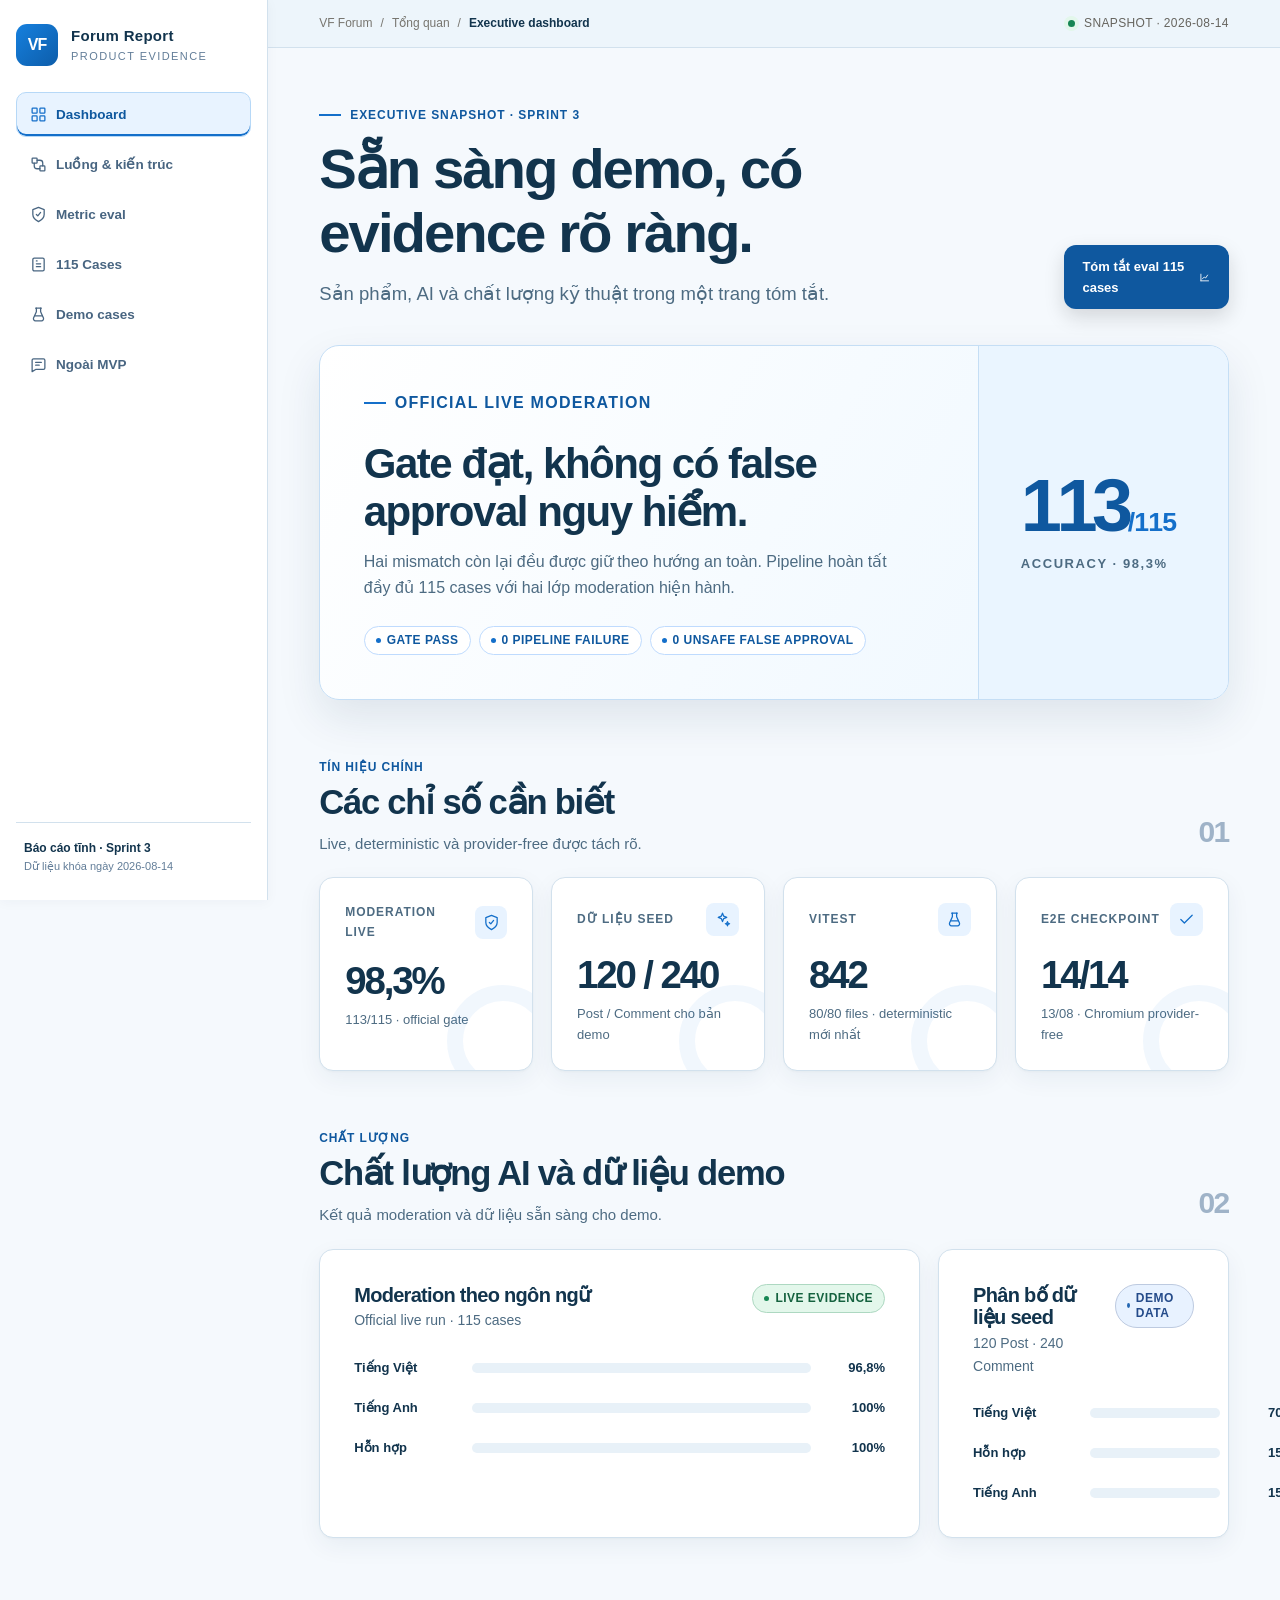
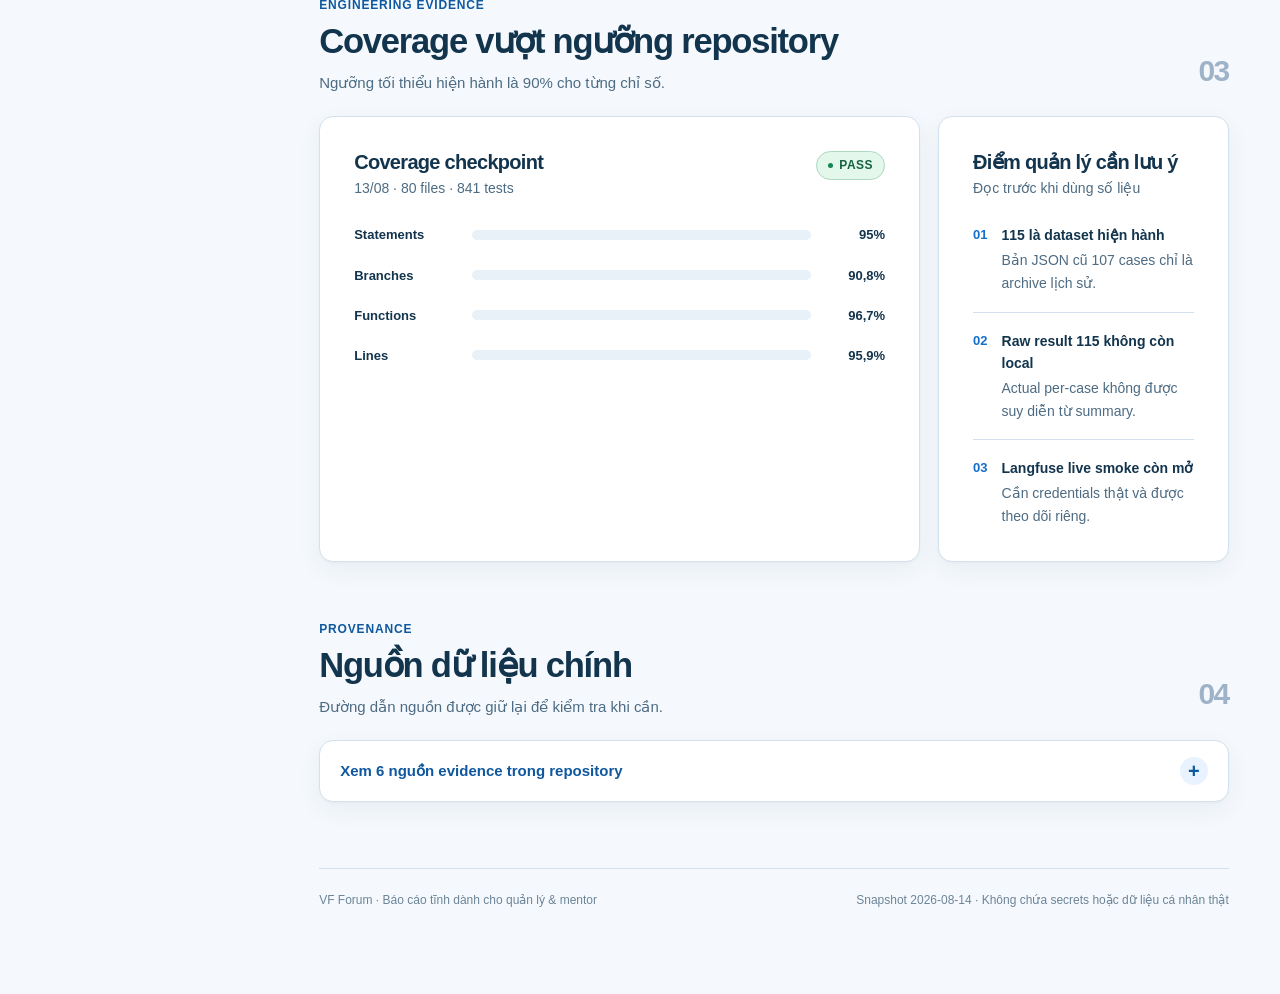
==== commit 9a9ee64d: "update" ====
--- a/index.html
+++ b/index.html
@@ -13,7 +13,7 @@
     <link rel="stylesheet" href="assets/styles.css" />
     <meta name="generator" content="VF Forum static artifact" />
   </head>
-  <body class="static-html static-index">
+  <body class="static-html static-index static-with-sidebar">
     <a class="skip-link" href="#main-content">Bỏ qua điều hướng</a>
     <div id="app">
       <div class="app-shell">
@@ -28,7 +28,7 @@
             <div class="nav-section">
               <p class="nav-label">Tổng quan</p>
 
-              <a class="nav-link active" href="./index.html" aria-current="page">
+              <a class="nav-link nav-dashboard active" href="./index.html" aria-current="page">
                 <span class="nav-icon"
                   ><svg
                     viewBox="0 0 24 24"
@@ -46,7 +46,7 @@
                 ></span>
                 <span>Dashboard</span>
               </a>
-              <a class="nav-link" href="./product.html">
+              <a class="nav-link nav-future" href="./future-features.html">
                 <span class="nav-icon"
                   ><svg
                     viewBox="0 0 24 24"
@@ -60,9 +60,9 @@
                     <path d="M5 4h14a2 2 0 0 1 2 2v11a2 2 0 0 1-2 2H8l-5 3V6a2 2 0 0 1 2-2Z"></path>
                     <path d="M8 9h8M8 13h5"></path></svg
                 ></span>
-                <span>Tổng quan sản phẩm</span>
+                <span>Ngoài MVP</span>
               </a>
-              <a class="nav-link" href="./architecture.html">
+              <a class="nav-link nav-flow" href="./architecture.html">
                 <span class="nav-icon"
                   ><svg
                     viewBox="0 0 24 24"
@@ -83,7 +83,7 @@
             <div class="nav-section">
               <p class="nav-label">Báo cáo kiểm thử</p>
 
-              <a class="nav-link" href="./reports/moderation.html">
+              <a class="nav-link nav-metrics" href="./reports/langfuse-live-115.html">
                 <span class="nav-icon"
                   ><svg
                     viewBox="0 0 24 24"
@@ -97,9 +97,9 @@
                     <path d="M12 22s8-4 8-10V5l-8-3-8 3v7c0 6 8 10 8 10Z"></path>
                     <path d="m9 12 2 2 4-5"></path></svg
                 ></span>
-                <span>Moderation Eval</span>
+                <span>Metric eval</span>
               </a>
-              <a class="nav-link" href="./reports/moderation-cases.html">
+              <a class="nav-link nav-cases" href="./reports/moderation-cases.html">
                 <span class="nav-icon"
                   ><svg
                     viewBox="0 0 24 24"
@@ -116,7 +116,7 @@
                 <span>115 Cases</span>
               </a>
 
-              <a class="nav-link" href="./reports/automated-tests.html">
+              <a class="nav-link nav-demo" href="./demo.html">
                 <span class="nav-icon"
                   ><svg
                     viewBox="0 0 24 24"
@@ -130,9 +130,9 @@
                     <path d="M9 3v5l-4 9a3 3 0 0 0 2.7 4h8.6a3 3 0 0 0 2.7-4l-4-9V3"></path>
                     <path d="M7 14h10M8 3h8"></path></svg
                 ></span>
-                <span>Unit &amp; Integration</span>
+                <span>Demo cases</span>
               </a>
-              <a class="nav-link" href="./reports/e2e-quality.html">
+              <a class="nav-link nav-archive index-nav-hidden" href="./reports/e2e-quality.html">
                 <span class="nav-icon"
                   ><svg
                     viewBox="0 0 24 24"
@@ -169,7 +169,11 @@
                   <div class="nav-section">
                     <p class="nav-label">Tổng quan</p>
 
-                    <a class="nav-link active" href="./index.html" aria-current="page">
+                    <a
+                      class="nav-link nav-dashboard active"
+                      href="./index.html"
+                      aria-current="page"
+                    >
                       <span class="nav-icon"
                         ><svg
                           viewBox="0 0 24 24"
@@ -187,7 +191,7 @@
                       ></span>
                       <span>Dashboard</span>
                     </a>
-                    <a class="nav-link" href="./product.html">
+                    <a class="nav-link nav-future" href="./future-features.html">
                       <span class="nav-icon"
                         ><svg
                           viewBox="0 0 24 24"
@@ -203,9 +207,9 @@
                           ></path>
                           <path d="M8 9h8M8 13h5"></path></svg
                       ></span>
-                      <span>Tổng quan sản phẩm</span>
+                      <span>Ngoài MVP</span>
                     </a>
-                    <a class="nav-link" href="./architecture.html">
+                    <a class="nav-link nav-flow" href="./architecture.html">
                       <span class="nav-icon"
                         ><svg
                           viewBox="0 0 24 24"
@@ -226,7 +230,7 @@
                   <div class="nav-section">
                     <p class="nav-label">Báo cáo kiểm thử</p>
 
-                    <a class="nav-link" href="./reports/moderation.html">
+                    <a class="nav-link nav-metrics" href="./reports/langfuse-live-115.html">
                       <span class="nav-icon"
                         ><svg
                           viewBox="0 0 24 24"
@@ -240,9 +244,9 @@
                           <path d="M12 22s8-4 8-10V5l-8-3-8 3v7c0 6 8 10 8 10Z"></path>
                           <path d="m9 12 2 2 4-5"></path></svg
                       ></span>
-                      <span>Moderation Eval</span>
+                      <span>Metric eval</span>
                     </a>
-                    <a class="nav-link" href="./reports/moderation-cases.html">
+                    <a class="nav-link nav-cases" href="./reports/moderation-cases.html">
                       <span class="nav-icon"
                         ><svg
                           viewBox="0 0 24 24"
@@ -259,7 +263,7 @@
                       <span>115 Cases</span>
                     </a>
 
-                    <a class="nav-link" href="./reports/automated-tests.html">
+                    <a class="nav-link nav-demo" href="./demo.html">
                       <span class="nav-icon"
                         ><svg
                           viewBox="0 0 24 24"
@@ -273,9 +277,12 @@
                           <path d="M9 3v5l-4 9a3 3 0 0 0 2.7 4h8.6a3 3 0 0 0 2.7-4l-4-9V3"></path>
                           <path d="M7 14h10M8 3h8"></path></svg
                       ></span>
-                      <span>Unit &amp; Integration</span>
+                      <span>Demo cases</span>
                     </a>
-                    <a class="nav-link" href="./reports/e2e-quality.html">
+                    <a
+                      class="nav-link nav-archive index-nav-hidden"
+                      href="./reports/e2e-quality.html"
+                    >
                       <span class="nav-icon"
                         ><svg
                           viewBox="0 0 24 24"
--- a/assets/styles.css
+++ b/assets/styles.css
@@ -270,6 +270,101 @@
   font-weight: 600;
 }
 
+/* Shared report navigation: keep the primary routes readable as a left rail. */
+.static-with-sidebar .index-nav-hidden {
+  display: none;
+}
+
+@media (min-width: 901px) {
+  .static-with-sidebar .app-shell {
+    display: grid;
+    grid-template-columns: 268px minmax(0, 1fr);
+  }
+
+  .static-with-sidebar .sidebar {
+    position: sticky;
+    top: 0;
+    display: flex;
+    height: 100vh;
+    min-height: 100vh;
+    flex-direction: column;
+    align-items: stretch;
+    gap: 26px;
+    border-right: 1px solid var(--line);
+    border-bottom: 0;
+    padding: 24px 16px;
+  }
+
+  .static-with-sidebar .sidebar nav {
+    display: flex;
+    flex: 1;
+    flex-direction: column;
+    align-items: stretch;
+    gap: 5px;
+    overflow: visible;
+    padding: 0;
+  }
+
+  .static-with-sidebar .sidebar .nav-section {
+    display: contents;
+  }
+
+  .static-with-sidebar .sidebar .nav-section + .nav-section {
+    margin: 0;
+    border: 0;
+    padding: 0;
+  }
+
+  .static-with-sidebar .sidebar .nav-label {
+    display: none;
+  }
+
+  .static-with-sidebar .sidebar .nav-link {
+    width: 100%;
+    min-height: 45px;
+    padding: 10px 12px;
+  }
+
+  .static-with-sidebar .sidebar .nav-dashboard {
+    order: 1;
+  }
+
+  .static-with-sidebar .sidebar .nav-flow {
+    order: 2;
+  }
+
+  .static-with-sidebar .sidebar .nav-metrics {
+    order: 3;
+  }
+
+  .static-with-sidebar .sidebar .nav-cases {
+    order: 4;
+  }
+
+  .static-with-sidebar .sidebar .nav-demo {
+    order: 5;
+  }
+
+  .static-with-sidebar .sidebar .nav-future {
+    order: 6;
+  }
+
+  .static-with-sidebar .sidebar-footer {
+    display: block;
+    margin-top: auto;
+    border-top: 1px solid var(--line);
+    color: #627d98;
+    font-size: 11px;
+    line-height: 1.6;
+    padding: 16px 8px 0;
+  }
+
+  .static-with-sidebar .sidebar-footer strong {
+    color: var(--ink);
+    font-size: 12px;
+  }
+}
+
 .mobile-header,
 .mobile-overlay {
   display: none;
@@ -1999,7 +2094,7 @@
 .case-static-item > summary {
   display: grid;
   min-height: 66px;
-  grid-template-columns: 76px minmax(180px, 1fr) 62px 138px 22px;
+  grid-template-columns: 76px minmax(180px, 1fr) 62px 138px 112px 22px;
   align-items: center;
   gap: 14px;
   padding: 13px 18px;
@@ -2050,6 +2145,15 @@
   font-size: 12px;
   font-weight: 700;
   text-align: center;
+}
+
+.case-static-cost {
+  color: var(--ink-soft);
+  font-family: var(--font-mono);
+  font-size: 11px;
+  font-weight: 700;
+  text-align: right;
+  white-space: nowrap;
 }
 
 .case-static-body {
@@ -2358,7 +2462,7 @@
 
   .case-static-item > summary::after {
     grid-column: 3;
-    grid-row: 1 / 3;
+    grid-row: 1 / 4;
   }
 
   .case-static-title {
@@ -2375,6 +2479,12 @@
     grid-column: 2;
     grid-row: 2;
     justify-self: start;
+  }
+
+  .case-static-cost {
+    grid-column: 1 / 3;
+    grid-row: 3;
+    text-align: left;
   }
 
   .case-static-body {
@@ -2446,6 +2556,302 @@
     animation-duration: 0.01ms !important;
     animation-iteration-count: 1 !important;
     transition-duration: 0.01ms !important;
+  }
+}
+
+@media (max-width: 900px) {
+  .static-with-sidebar .mobile-nav-panel nav {
+    display: flex;
+    flex-direction: column;
+    gap: 5px;
+  }
+
+  .static-with-sidebar .mobile-nav-panel .nav-section {
+    display: contents;
+  }
+
+  .static-with-sidebar .mobile-nav-panel .nav-section + .nav-section {
+    margin: 0;
+    border: 0;
+    padding: 0;
+  }
+
+  .static-with-sidebar .mobile-nav-panel .nav-label {
+    display: none;
+  }
+
+  .static-with-sidebar .mobile-nav-panel .nav-dashboard {
+    order: 1;
+  }
+
+  .static-with-sidebar .mobile-nav-panel .nav-flow {
+    order: 2;
+  }
+
+  .static-with-sidebar .mobile-nav-panel .nav-metrics {
+    order: 3;
+  }
+
+  .static-with-sidebar .mobile-nav-panel .nav-cases {
+    order: 4;
+  }
+
+  .static-with-sidebar .mobile-nav-panel .nav-demo {
+    order: 5;
+  }
+
+  .static-with-sidebar .mobile-nav-panel .nav-future {
+    order: 6;
+  }
+}
+
+.demo-intro {
+  display: grid;
+  grid-template-columns: repeat(3, minmax(0, 1fr));
+  gap: 16px;
+}
+
+.demo-intro-card {
+  min-height: 154px;
+  padding: 23px 24px;
+}
+
+.demo-intro-card .section-kicker {
+  margin-bottom: 18px;
+}
+
+.demo-intro-card strong,
+.demo-intro-card span {
+  display: block;
+}
+
+.demo-intro-card strong {
+  color: var(--ink);
+  font-family: var(--font-display);
+  font-size: 22px;
+  font-weight: 750;
+  letter-spacing: -0.03em;
+  line-height: 1.2;
+}
+
+.demo-intro-card span {
+  margin-top: 8px;
+  color: var(--ink-soft);
+  font-size: 14px;
+}
+
+.demo-checklist {
+  display: grid;
+  gap: 18px;
+  margin: 0;
+  padding: 0;
+  list-style: none;
+}
+
+.demo-checklist li {
+  display: grid;
+  grid-template-columns: 35px minmax(0, 1fr);
+  align-items: start;
+  gap: 12px;
+}
+
+.demo-checklist li > span,
+.demo-case-no {
+  display: grid;
+  width: 35px;
+  height: 35px;
+  flex: 0 0 35px;
+  place-items: center;
+  border-radius: 10px;
+  background: var(--signal-soft);
+  color: var(--signal-deep);
+  font-size: 13px;
+  font-weight: 800;
+}
+
+.demo-checklist strong {
+  display: block;
+  color: var(--ink);
+  font-size: 15px;
+  line-height: 1.35;
+}
+
+.demo-checklist p {
+  margin: 3px 0 0;
+  color: var(--ink-soft);
+  font-size: 14px;
+  line-height: 1.5;
+}
+
+.demo-note {
+  height: 100%;
+  margin: 0;
+}
+
+.demo-case-grid {
+  display: grid;
+  grid-template-columns: repeat(2, minmax(0, 1fr));
+  gap: 18px;
+}
+
+.demo-case {
+  display: flex;
+  min-width: 0;
+  min-height: 320px;
+  flex-direction: column;
+  padding: 23px;
+}
+
+.demo-case-head {
+  display: grid;
+  grid-template-columns: auto minmax(0, 1fr);
+  align-items: start;
+  gap: 12px;
+}
+
+.demo-case-head .chip {
+  grid-column: 2;
+  justify-self: start;
+}
+
+.demo-case-head h3 {
+  margin: 2px 0 0;
+  font-size: 20px;
+}
+
+.demo-feature {
+  margin: 0;
+  color: var(--signal-deep);
+  font-size: 11px;
+  font-weight: 800;
+  letter-spacing: 0.06em;
+  line-height: 1.35;
+  text-transform: uppercase;
+}
+
+.demo-facts {
+  display: grid;
+  gap: 12px;
+  margin: 22px 0;
+}
+
+.demo-facts div {
+  display: grid;
+  grid-template-columns: 112px minmax(0, 1fr);
+  gap: 10px;
+}
+
+.demo-facts dt {
+  color: var(--ink-soft);
+  font-size: 12px;
+  font-weight: 750;
+  letter-spacing: 0.04em;
+  text-transform: uppercase;
+}
+
+.demo-facts dd {
+  margin: 0;
+  color: var(--ink);
+  font-size: 14px;
+  line-height: 1.5;
+}
+
+.demo-outcome {
+  margin-top: auto;
+  border: 1px solid #c8dff3;
+  border-radius: 10px;
+  background: #f3f9ff;
+  padding: 13px 14px;
+}
+
+.demo-outcome strong {
+  color: var(--signal-deep);
+  font-size: 11px;
+  font-weight: 800;
+  letter-spacing: 0.07em;
+  text-transform: uppercase;
+}
+
+.demo-outcome p,
+.demo-image-copy {
+  margin: 4px 0 0;
+  color: #31526c;
+  font-size: 13.5px;
+  line-height: 1.52;
+}
+
+.demo-case-grid-images {
+  grid-template-columns: repeat(2, minmax(0, 1fr));
+}
+
+.demo-case-image {
+  min-height: 0;
+  padding: 0 0 23px;
+  overflow: hidden;
+}
+
+.demo-case-image figure {
+  margin: 0 0 18px;
+  border-bottom: 1px solid var(--line);
+  background: #dbe9f5;
+}
+
+.demo-case-image figure img {
+  display: block;
+  width: 100%;
+  aspect-ratio: 3 / 2;
+  object-fit: cover;
+}
+
+.demo-case-image figcaption {
+  padding: 8px 16px;
+  color: var(--ink-soft);
+  font-size: 11px;
+}
+
+.demo-case-image .demo-case-head,
+.demo-case-image .demo-facts,
+.demo-case-image .demo-image-copy,
+.demo-case-image .demo-outcome {
+  margin-right: 23px;
+  margin-left: 23px;
+}
+
+.demo-case-image .demo-outcome {
+  margin-top: 17px;
+}
+
+@media (max-width: 760px) {
+  .demo-intro,
+  .demo-case-grid,
+  .demo-case-grid-images {
+    grid-template-columns: 1fr;
+  }
+
+  .demo-intro-card {
+    min-height: 0;
+  }
+
+  .demo-case {
+    min-height: 0;
+    padding: 20px;
+  }
+
+  .demo-case-image {
+    padding: 0 0 20px;
+  }
+
+  .demo-case-image .demo-case-head,
+  .demo-case-image .demo-facts,
+  .demo-case-image .demo-image-copy,
+  .demo-case-image .demo-outcome {
+    margin-right: 20px;
+    margin-left: 20px;
+  }
+
+  .demo-facts div {
+    grid-template-columns: 1fr;
+    gap: 2px;
   }
 }
 
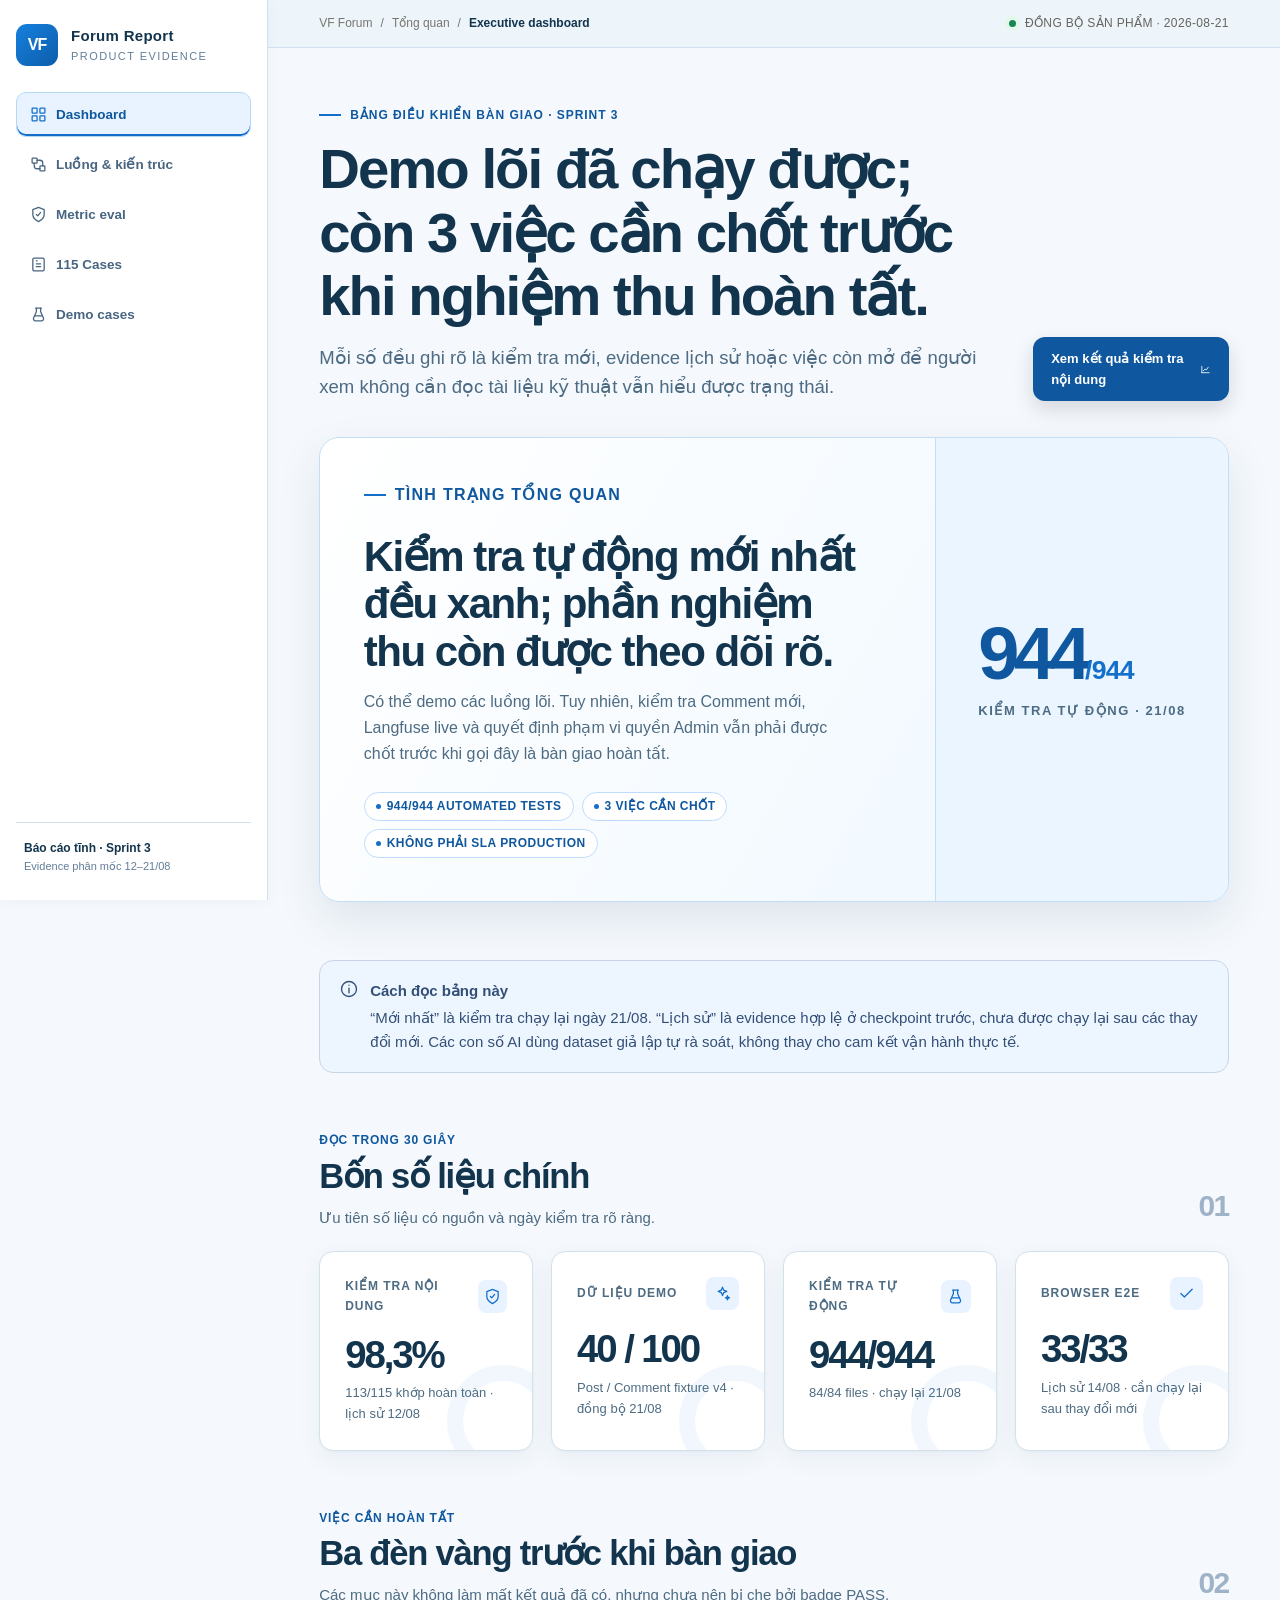
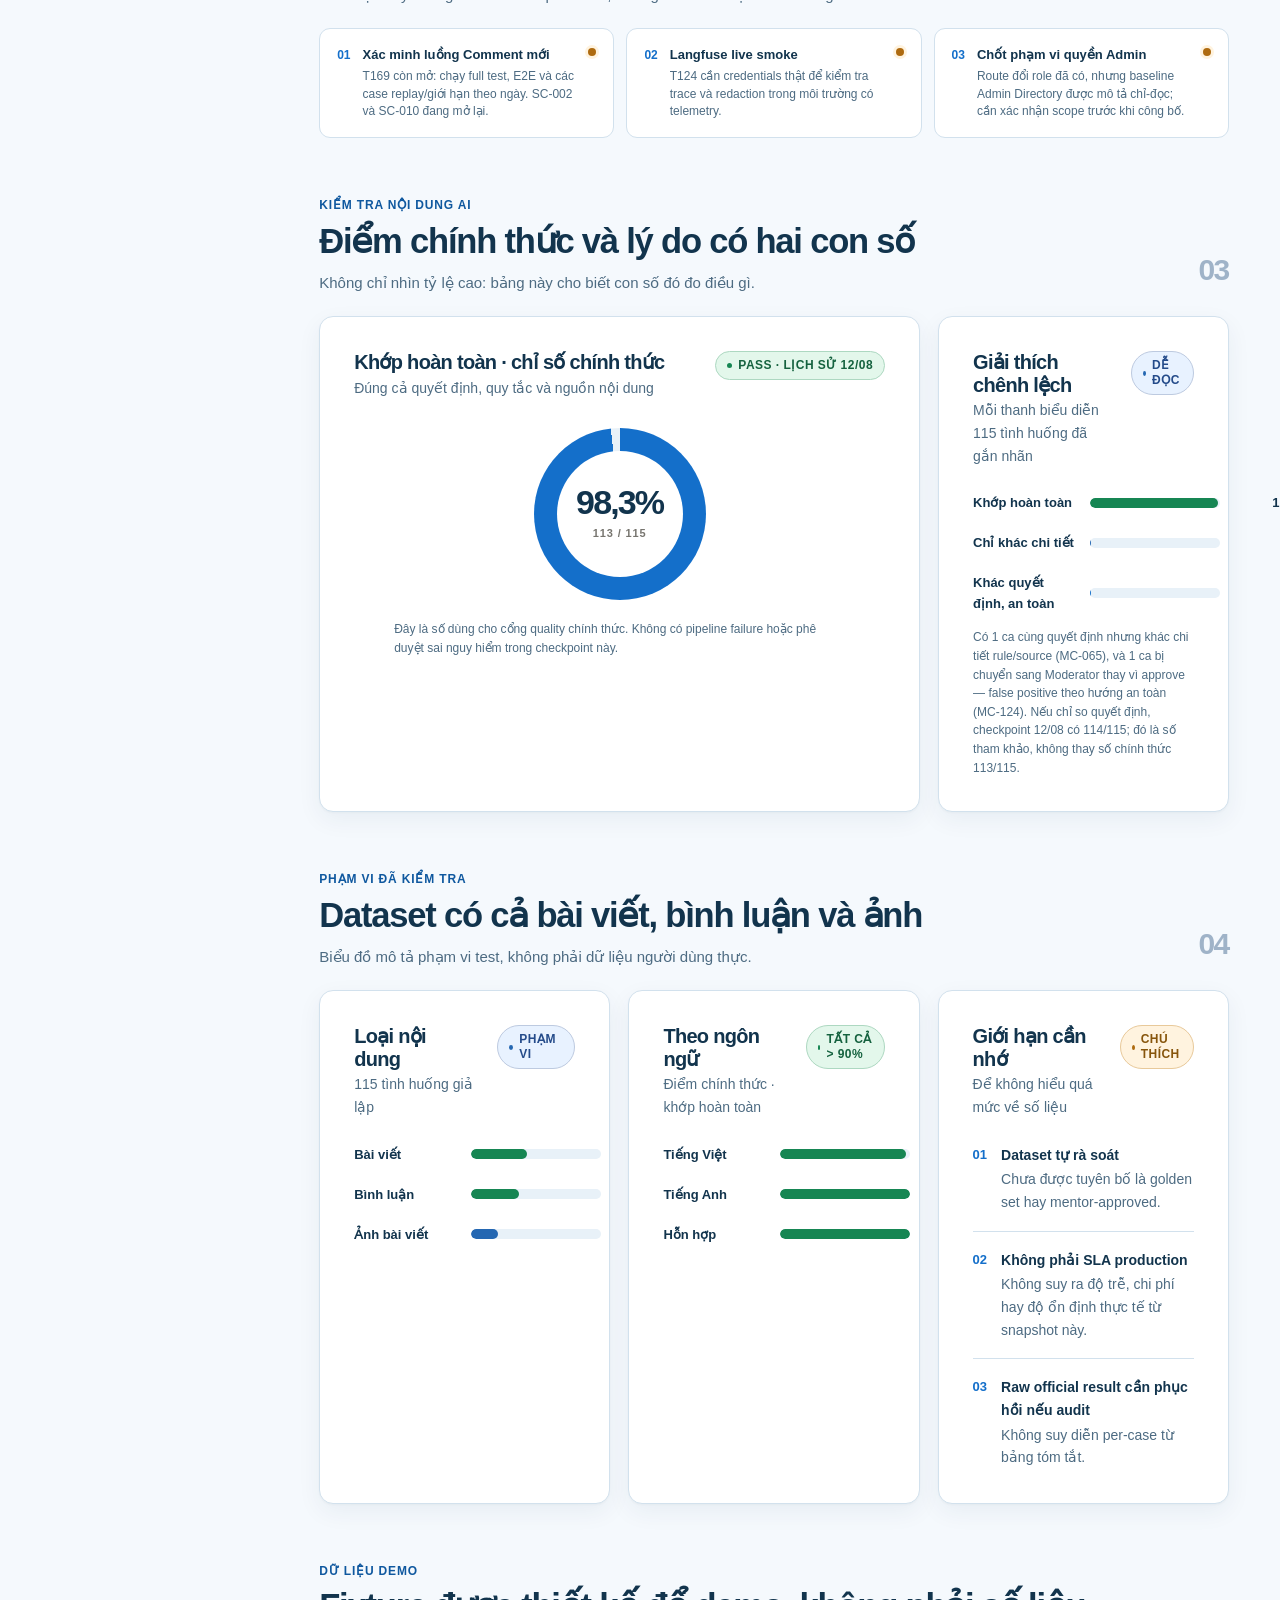
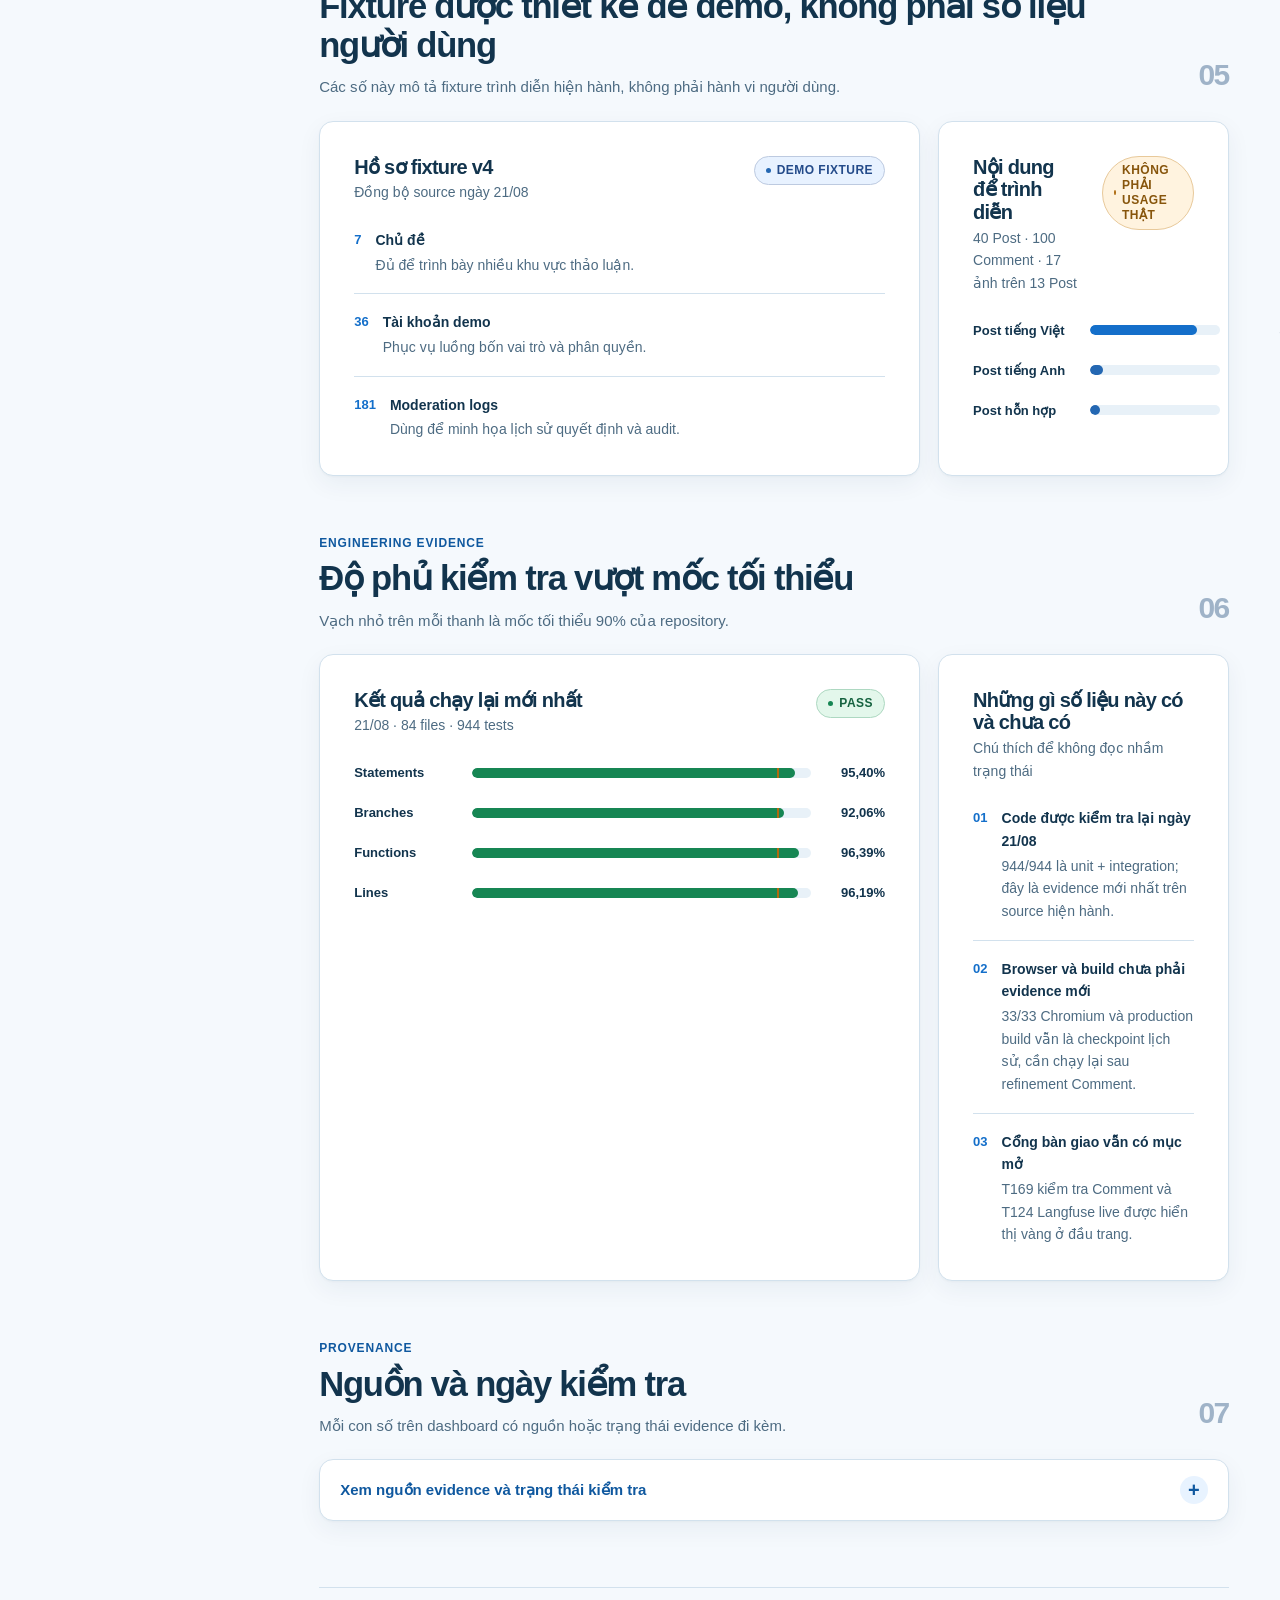
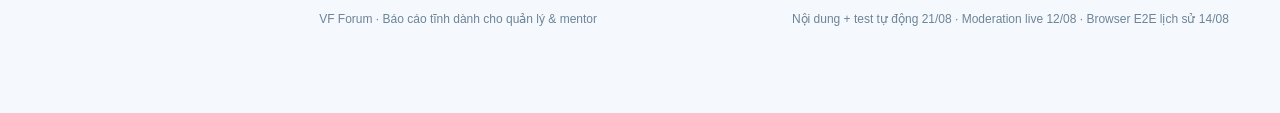
==== commit 964bbe41: "update report" ====
--- a/index.html
+++ b/index.html
@@ -151,7 +151,7 @@
           </nav>
           <div class="sidebar-footer">
             <strong>Báo cáo tĩnh · Sprint 3</strong>
-            Dữ liệu khóa ngày 2026-08-14
+            Evidence phân mốc 12–21/08
           </div>
         </aside>
 
@@ -308,19 +308,22 @@
               ><b>Executive dashboard</b>
             </div>
             <div class="topbar-meta">
-              <span class="live-dot"></span><span>SNAPSHOT · 2026-08-14</span>
+              <span class="live-dot"></span><span>ĐỒNG BỘ SẢN PHẨM · 2026-08-21</span>
             </div>
           </div>
           <main class="content" id="main-content">
             <header class="page-head">
               <div class="page-head-copy">
-                <p class="eyebrow">Executive snapshot · Sprint 3</p>
-                <h1>Sẵn sàng demo, có evidence rõ ràng.</h1>
-                <p class="lede">Sản phẩm, AI và chất lượng kỹ thuật trong một trang tóm tắt.</p>
+                <p class="eyebrow">Bảng điều khiển bàn giao · Sprint 3</p>
+                <h1>Demo lõi đã chạy được; còn 3 việc cần chốt trước khi nghiệm thu hoàn tất.</h1>
+                <p class="lede">
+                  Mỗi số đều ghi rõ là kiểm tra mới, evidence lịch sử hoặc việc còn mở để người xem
+                  không cần đọc tài liệu kỹ thuật vẫn hiểu được trạng thái.
+                </p>
               </div>
               <div class="actions">
-                <a class="button button-primary" href="./reports/langfuse-live-115.html"
-                  ><span>Tóm tắt eval 115 cases</span
+                <a class="button button-primary" href="./reports/moderation.html"
+                  ><span>Xem kết quả kiểm tra nội dung</span
                   ><svg
                     viewBox="0 0 24 24"
                     fill="none"
@@ -336,39 +339,65 @@
               </div>
             </header>
 
-            <section class="signal-banner" aria-label="Kết quả moderation nổi bật">
+            <section class="signal-banner" aria-label="Tình trạng bàn giao tổng quan">
               <div class="signal-copy">
-                <p class="eyebrow">Official live moderation</p>
-                <h2>Gate đạt, không có false approval nguy hiểm.</h2>
+                <p class="eyebrow">Tình trạng tổng quan</p>
+                <h2>Kiểm tra tự động mới nhất đều xanh; phần nghiệm thu còn được theo dõi rõ.</h2>
                 <p>
-                  Hai mismatch còn lại đều được giữ theo hướng an toàn. Pipeline hoàn tất đầy đủ 115
-                  cases với hai lớp moderation hiện hành.
+                  Có thể demo các luồng lõi. Tuy nhiên, kiểm tra Comment mới, Langfuse live và quyết
+                  định phạm vi quyền Admin vẫn phải được chốt trước khi gọi đây là bàn giao hoàn
+                  tất.
                 </p>
                 <div class="chip-row">
-                  <span class="chip chip-pass">Gate PASS</span
-                  ><span class="chip">0 pipeline failure</span
-                  ><span class="chip">0 unsafe false approval</span>
+                  <span class="chip chip-pass">944/944 automated tests</span
+                  ><span class="chip chip-warn">3 việc cần chốt</span
+                  ><span class="chip chip-info">Không phải SLA production</span>
                 </div>
               </div>
               <div class="signal-score">
-                <div class="score-number">113<span>/115</span></div>
-                <div class="score-label">Accuracy · 98,3%</div>
+                <div class="score-number">944<span>/944</span></div>
+                <div class="score-label">KIỂM TRA TỰ ĐỘNG · 21/08</div>
+              </div>
+            </section>
+
+            <section class="section" aria-labelledby="evidence-note-title">
+              <div class="note info">
+                <svg
+                  viewBox="0 0 24 24"
+                  fill="none"
+                  stroke="currentColor"
+                  stroke-width="1.8"
+                  stroke-linecap="round"
+                  stroke-linejoin="round"
+                  aria-hidden="true"
+                >
+                  <circle cx="12" cy="12" r="10"></circle>
+                  <path d="M12 11v6M12 7h.01"></path>
+                </svg>
+                <div>
+                  <strong id="evidence-note-title">Cách đọc bảng này</strong>
+                  <p>
+                    “Mới nhất” là kiểm tra chạy lại ngày 21/08. “Lịch sử” là evidence hợp lệ ở
+                    checkpoint trước, chưa được chạy lại sau các thay đổi mới. Các con số AI dùng
+                    dataset giả lập tự rà soát, không thay cho cam kết vận hành thực tế.
+                  </p>
+                </div>
               </div>
             </section>
 
             <section class="section">
               <div class="section-head">
                 <div>
-                  <p class="section-kicker">Tín hiệu chính</p>
-                  <h2>Các chỉ số cần biết</h2>
-                  <p class="section-copy">Live, deterministic và provider-free được tách rõ.</p>
+                  <p class="section-kicker">Đọc trong 30 giây</p>
+                  <h2>Bốn số liệu chính</h2>
+                  <p class="section-copy">Ưu tiên số liệu có nguồn và ngày kiểm tra rõ ràng.</p>
                 </div>
                 <span class="section-index">01</span>
               </div>
               <div class="kpi-grid">
                 <article class="card kpi-card">
                   <div class="kpi-top">
-                    <span class="kpi-label">Moderation live</span
+                    <span class="kpi-label">Kiểm tra nội dung</span
                     ><span class="kpi-icon"
                       ><svg
                         viewBox="0 0 24 24"
@@ -384,12 +413,12 @@
                     ></span>
                   </div>
                   <div class="kpi-value">98,3%</div>
-                  <div class="kpi-sub">113/115 · official gate</div>
+                  <div class="kpi-sub">113/115 khớp hoàn toàn · lịch sử 12/08</div>
                 </article>
 
                 <article class="card kpi-card">
                   <div class="kpi-top">
-                    <span class="kpi-label">Dữ liệu seed</span
+                    <span class="kpi-label">Dữ liệu demo</span
                     ><span class="kpi-icon"
                       ><svg
                         viewBox="0 0 24 24"
@@ -408,13 +437,13 @@
                         ></path></svg
                     ></span>
                   </div>
-                  <div class="kpi-value">120 / 240</div>
-                  <div class="kpi-sub">Post / Comment cho bản demo</div>
+                  <div class="kpi-value">40 / 100</div>
+                  <div class="kpi-sub">Post / Comment fixture v4 · đồng bộ 21/08</div>
                 </article>
 
                 <article class="card kpi-card">
                   <div class="kpi-top">
-                    <span class="kpi-label">Vitest</span
+                    <span class="kpi-label">Kiểm tra tự động</span
                     ><span class="kpi-icon"
                       ><svg
                         viewBox="0 0 24 24"
@@ -429,13 +458,13 @@
                         <path d="M7 14h10M8 3h8"></path></svg
                     ></span>
                   </div>
-                  <div class="kpi-value">842</div>
-                  <div class="kpi-sub">80/80 files · deterministic mới nhất</div>
+                  <div class="kpi-value">944/944</div>
+                  <div class="kpi-sub">84/84 files · chạy lại 21/08</div>
                 </article>
 
                 <article class="card kpi-card">
                   <div class="kpi-top">
-                    <span class="kpi-label">E2E checkpoint</span
+                    <span class="kpi-label">Browser E2E</span
                     ><span class="kpi-icon"
                       ><svg
                         viewBox="0 0 24 24"
@@ -449,8 +478,8 @@
                         <path d="m4 12 5 5L20 6"></path></svg
                     ></span>
                   </div>
-                  <div class="kpi-value">14/14</div>
-                  <div class="kpi-sub">13/08 · Chromium provider-free</div>
+                  <div class="kpi-value">33/33</div>
+                  <div class="kpi-sub">Lịch sử 14/08 · cần chạy lại sau thay đổi mới</div>
                 </article>
               </div>
             </section>
@@ -458,77 +487,123 @@
             <section class="section">
               <div class="section-head">
                 <div>
-                  <p class="section-kicker">Chất lượng</p>
-                  <h2>Chất lượng AI và dữ liệu demo</h2>
-                  <p class="section-copy">Kết quả moderation và dữ liệu sẵn sàng cho demo.</p>
+                  <p class="section-kicker">Việc cần hoàn tất</p>
+                  <h2>Ba đèn vàng trước khi bàn giao</h2>
+                  <p class="section-copy">
+                    Các mục này không làm mất kết quả đã có, nhưng chưa nên bị che bởi badge PASS.
+                  </p>
                 </div>
                 <span class="section-index">02</span>
+              </div>
+              <div class="criteria-grid">
+                <article class="criterion">
+                  <span class="criterion-code">01</span>
+                  <div>
+                    <div class="criterion-title">Xác minh luồng Comment mới</div>
+                    <div class="criterion-copy">
+                      T169 còn mở: chạy full test, E2E và các case replay/giới hạn theo ngày. SC-002
+                      và SC-010 đang mở lại.
+                    </div>
+                  </div>
+                  <span class="status-dot open" title="Cần hoàn tất"></span>
+                </article>
+                <article class="criterion">
+                  <span class="criterion-code">02</span>
+                  <div>
+                    <div class="criterion-title">Langfuse live smoke</div>
+                    <div class="criterion-copy">
+                      T124 cần credentials thật để kiểm tra trace và redaction trong môi trường có
+                      telemetry.
+                    </div>
+                  </div>
+                  <span class="status-dot open" title="Cần hoàn tất"></span>
+                </article>
+                <article class="criterion">
+                  <span class="criterion-code">03</span>
+                  <div>
+                    <div class="criterion-title">Chốt phạm vi quyền Admin</div>
+                    <div class="criterion-copy">
+                      Route đổi role đã có, nhưng baseline Admin Directory được mô tả chỉ-đọc; cần
+                      xác nhận scope trước khi công bố.
+                    </div>
+                  </div>
+                  <span class="status-dot open" title="Cần quyết định"></span>
+                </article>
+              </div>
+            </section>
+
+            <section class="section">
+              <div class="section-head">
+                <div>
+                  <p class="section-kicker">Kiểm tra nội dung AI</p>
+                  <h2>Điểm chính thức và lý do có hai con số</h2>
+                  <p class="section-copy">
+                    Không chỉ nhìn tỷ lệ cao: bảng này cho biết con số đó đo điều gì.
+                  </p>
+                </div>
+                <span class="section-index">03</span>
               </div>
               <div class="grid-main-aside">
                 <article class="card card-pad">
                   <div class="card-head">
                     <div>
-                      <h3>Moderation theo ngôn ngữ</h3>
-                      <p>Official live run · 115 cases</p>
-                    </div>
-                    <span class="chip chip-live">Live evidence</span>
-                  </div>
-
-                  <div class="bar-list">
-                    <div class="bar-row">
-                      <span class="bar-label">Tiếng Việt</span>
-                      <span class="bar-track"
-                        ><span class="bar-fill good" style="--value: 96.8%"></span
-                      ></span>
-                      <span class="bar-value">96,8%</span>
-                    </div>
-                    <div class="bar-row">
-                      <span class="bar-label">Tiếng Anh</span>
-                      <span class="bar-track"
-                        ><span class="bar-fill good" style="--value: 100%"></span
-                      ></span>
-                      <span class="bar-value">100%</span>
-                    </div>
-                    <div class="bar-row">
-                      <span class="bar-label">Hỗn hợp</span>
-                      <span class="bar-track"
-                        ><span class="bar-fill good" style="--value: 100%"></span
-                      ></span>
-                      <span class="bar-value">100%</span>
-                    </div>
-                  </div>
+                      <h3>Khớp hoàn toàn · chỉ số chính thức</h3>
+                      <p>Đúng cả quyết định, quy tắc và nguồn nội dung</p>
+                    </div>
+                    <span class="chip chip-pass">PASS · lịch sử 12/08</span>
+                  </div>
+                  <figure class="donut-wrap">
+                    <div
+                      class="donut"
+                      style="--donut: 98.3%"
+                      role="img"
+                      aria-label="113 trên 115 ca khớp hoàn toàn, tương đương 98,3 phần trăm"
+                    >
+                      <div><strong>98,3%</strong><span>113 / 115</span></div>
+                    </div>
+                    <figcaption class="chart-caption">
+                      Đây là số dùng cho cổng quality chính thức. Không có pipeline failure hoặc phê
+                      duyệt sai nguy hiểm trong checkpoint này.
+                    </figcaption>
+                  </figure>
                 </article>
                 <article class="card card-pad">
                   <div class="card-head">
                     <div>
-                      <h3>Phân bố dữ liệu seed</h3>
-                      <p>120 Post · 240 Comment</p>
-                    </div>
-                    <span class="chip chip-info">Demo data</span>
+                      <h3>Giải thích chênh lệch</h3>
+                      <p>Mỗi thanh biểu diễn 115 tình huống đã gắn nhãn</p>
+                    </div>
+                    <span class="chip chip-info">Dễ đọc</span>
                   </div>
                   <div class="bar-list">
                     <div class="bar-row">
-                      <span class="bar-label">Tiếng Việt</span>
-                      <span class="bar-track"
-                        ><span class="bar-fill" style="--value: 70%"></span
-                      ></span>
-                      <span class="bar-value">70%</span>
-                    </div>
-                    <div class="bar-row">
-                      <span class="bar-label">Hỗn hợp</span>
-                      <span class="bar-track"
-                        ><span class="bar-fill" style="--value: 15%"></span
-                      ></span>
-                      <span class="bar-value">15%</span>
-                    </div>
-                    <div class="bar-row">
-                      <span class="bar-label">Tiếng Anh</span>
-                      <span class="bar-track"
-                        ><span class="bar-fill" style="--value: 15%"></span
-                      ></span>
-                      <span class="bar-value">15%</span>
-                    </div>
-                  </div>
+                      <span class="bar-label">Khớp hoàn toàn</span>
+                      <span class="bar-track"
+                        ><span class="bar-fill good" style="--value: 98.3%"></span
+                      ></span>
+                      <span class="bar-value">113</span>
+                    </div>
+                    <div class="bar-row">
+                      <span class="bar-label">Chỉ khác chi tiết</span>
+                      <span class="bar-track"
+                        ><span class="bar-fill info" style="--value: 0.87%"></span
+                      ></span>
+                      <span class="bar-value">1</span>
+                    </div>
+                    <div class="bar-row">
+                      <span class="bar-label">Khác quyết định, an toàn</span>
+                      <span class="bar-track"
+                        ><span class="bar-fill" style="--value: 0.87%"></span
+                      ></span>
+                      <span class="bar-value">1</span>
+                    </div>
+                  </div>
+                  <p class="chart-caption">
+                    Có 1 ca cùng quyết định nhưng khác chi tiết rule/source (MC-065), và 1 ca bị
+                    chuyển sang Moderator thay vì approve — false positive theo hướng an toàn
+                    (MC-124). Nếu chỉ so quyết định, checkpoint 12/08 có 114/115; đó là số tham
+                    khảo, không thay số chính thức 113/115.
+                  </p>
                 </article>
               </div>
             </section>
@@ -536,80 +611,285 @@
             <section class="section">
               <div class="section-head">
                 <div>
-                  <p class="section-kicker">Engineering evidence</p>
-                  <h2>Coverage vượt ngưỡng repository</h2>
-                  <p class="section-copy">Ngưỡng tối thiểu hiện hành là 90% cho từng chỉ số.</p>
+                  <p class="section-kicker">Phạm vi đã kiểm tra</p>
+                  <h2>Dataset có cả bài viết, bình luận và ảnh</h2>
+                  <p class="section-copy">
+                    Biểu đồ mô tả phạm vi test, không phải dữ liệu người dùng thực.
+                  </p>
                 </div>
-                <span class="section-index">03</span>
-              </div>
-              <div class="grid-main-aside">
+                <span class="section-index">04</span>
+              </div>
+              <div class="grid-3">
                 <article class="card card-pad">
                   <div class="card-head">
                     <div>
-                      <h3>Coverage checkpoint</h3>
-                      <p>13/08 · 80 files · 841 tests</p>
-                    </div>
-                    <span class="chip chip-pass">PASS</span>
-                  </div>
-
+                      <h3>Loại nội dung</h3>
+                      <p>115 tình huống giả lập</p>
+                    </div>
+                    <span class="chip chip-info">Phạm vi</span>
+                  </div>
                   <div class="bar-list">
                     <div class="bar-row">
-                      <span class="bar-label">Statements</span>
-                      <span class="bar-track"
-                        ><span class="bar-fill good" style="--value: 95%"></span
-                      ></span>
-                      <span class="bar-value">95%</span>
-                    </div>
-                    <div class="bar-row">
-                      <span class="bar-label">Branches</span>
-                      <span class="bar-track"
-                        ><span class="bar-fill good" style="--value: 90.78%"></span
-                      ></span>
-                      <span class="bar-value">90,8%</span>
-                    </div>
-                    <div class="bar-row">
-                      <span class="bar-label">Functions</span>
-                      <span class="bar-track"
-                        ><span class="bar-fill good" style="--value: 96.68%"></span
-                      ></span>
-                      <span class="bar-value">96,7%</span>
-                    </div>
-                    <div class="bar-row">
-                      <span class="bar-label">Lines</span>
-                      <span class="bar-track"
-                        ><span class="bar-fill good" style="--value: 95.91%"></span
-                      ></span>
-                      <span class="bar-value">95,9%</span>
+                      <span class="bar-label">Bài viết</span>
+                      <span class="bar-track"
+                        ><span class="bar-fill good" style="--value: 42.6%"></span
+                      ></span>
+                      <span class="bar-value">49</span>
+                    </div>
+                    <div class="bar-row">
+                      <span class="bar-label">Bình luận</span>
+                      <span class="bar-track"
+                        ><span class="bar-fill good" style="--value: 36.5%"></span
+                      ></span>
+                      <span class="bar-value">42</span>
+                    </div>
+                    <div class="bar-row">
+                      <span class="bar-label">Ảnh bài viết</span>
+                      <span class="bar-track"
+                        ><span class="bar-fill info" style="--value: 20.9%"></span
+                      ></span>
+                      <span class="bar-value">24</span>
                     </div>
                   </div>
                 </article>
                 <article class="card card-pad">
                   <div class="card-head">
                     <div>
-                      <h3>Điểm quản lý cần lưu ý</h3>
-                      <p>Đọc trước khi dùng số liệu</p>
-                    </div>
+                      <h3>Theo ngôn ngữ</h3>
+                      <p>Điểm chính thức · khớp hoàn toàn</p>
+                    </div>
+                    <span class="chip chip-pass">Tất cả &gt; 90%</span>
+                  </div>
+                  <div class="bar-list">
+                    <div class="bar-row">
+                      <span class="bar-label">Tiếng Việt</span>
+                      <span class="bar-track"
+                        ><span class="bar-fill good" style="--value: 96.8%"></span
+                      ></span>
+                      <span class="bar-value">61/63</span>
+                    </div>
+                    <div class="bar-row">
+                      <span class="bar-label">Tiếng Anh</span>
+                      <span class="bar-track"
+                        ><span class="bar-fill good" style="--value: 100%"></span
+                      ></span>
+                      <span class="bar-value">24/24</span>
+                    </div>
+                    <div class="bar-row">
+                      <span class="bar-label">Hỗn hợp</span>
+                      <span class="bar-track"
+                        ><span class="bar-fill good" style="--value: 100%"></span
+                      ></span>
+                      <span class="bar-value">28/28</span>
+                    </div>
+                  </div>
+                </article>
+                <article class="card card-pad">
+                  <div class="card-head">
+                    <div>
+                      <h3>Giới hạn cần nhớ</h3>
+                      <p>Để không hiểu quá mức về số liệu</p>
+                    </div>
+                    <span class="chip chip-warn">Chú thích</span>
                   </div>
                   <ul class="insight-list">
                     <li class="insight-item">
                       <span class="item-index">01</span>
                       <div>
-                        <p class="item-title">115 là dataset hiện hành</p>
-                        <p class="item-copy">Bản JSON cũ 107 cases chỉ là archive lịch sử.</p>
+                        <p class="item-title">Dataset tự rà soát</p>
+                        <p class="item-copy">
+                          Chưa được tuyên bố là golden set hay mentor-approved.
+                        </p>
                       </div>
                     </li>
                     <li class="insight-item">
                       <span class="item-index">02</span>
                       <div>
-                        <p class="item-title">Raw result 115 không còn local</p>
-                        <p class="item-copy">Actual per-case không được suy diễn từ summary.</p>
+                        <p class="item-title">Không phải SLA production</p>
+                        <p class="item-copy">
+                          Không suy ra độ trễ, chi phí hay độ ổn định thực tế từ snapshot này.
+                        </p>
                       </div>
                     </li>
                     <li class="insight-item">
                       <span class="item-index">03</span>
                       <div>
-                        <p class="item-title">Langfuse live smoke còn mở</p>
-                        <p class="item-copy">Cần credentials thật và được theo dõi riêng.</p>
+                        <p class="item-title">Raw official result cần phục hồi nếu audit</p>
+                        <p class="item-copy">Không suy diễn per-case từ bảng tóm tắt.</p>
+                      </div>
+                    </li>
+                  </ul>
+                </article>
+              </div>
+            </section>
+
+            <section class="section">
+              <div class="section-head">
+                <div>
+                  <p class="section-kicker">Dữ liệu demo</p>
+                  <h2>Fixture được thiết kế để demo, không phải số liệu người dùng</h2>
+                  <p class="section-copy">
+                    Các số này mô tả fixture trình diễn hiện hành, không phải hành vi người dùng.
+                  </p>
+                </div>
+                <span class="section-index">05</span>
+              </div>
+              <div class="grid-main-aside">
+                <article class="card card-pad">
+                  <div class="card-head">
+                    <div>
+                      <h3>Hồ sơ fixture v4</h3>
+                      <p>Đồng bộ source ngày 21/08</p>
+                    </div>
+                    <span class="chip chip-info">Demo fixture</span>
+                  </div>
+                  <ul class="insight-list">
+                    <li class="insight-item">
+                      <span class="item-index">7</span>
+                      <div>
+                        <p class="item-title">Chủ đề</p>
+                        <p class="item-copy">Đủ để trình bày nhiều khu vực thảo luận.</p>
+                      </div>
+                    </li>
+                    <li class="insight-item">
+                      <span class="item-index">36</span>
+                      <div>
+                        <p class="item-title">Tài khoản demo</p>
+                        <p class="item-copy">Phục vụ luồng bốn vai trò và phân quyền.</p>
+                      </div>
+                    </li>
+                    <li class="insight-item">
+                      <span class="item-index">181</span>
+                      <div>
+                        <p class="item-title">Moderation logs</p>
+                        <p class="item-copy">Dùng để minh họa lịch sử quyết định và audit.</p>
+                      </div>
+                    </li>
+                  </ul>
+                </article>
+                <article class="card card-pad">
+                  <div class="card-head">
+                    <div>
+                      <h3>Nội dung để trình diễn</h3>
+                      <p>40 Post · 100 Comment · 17 ảnh trên 13 Post</p>
+                    </div>
+                    <span class="chip chip-warn">Không phải usage thật</span>
+                  </div>
+                  <div class="bar-list">
+                    <div class="bar-row">
+                      <span class="bar-label">Post tiếng Việt</span>
+                      <span class="bar-track"
+                        ><span class="bar-fill" style="--value: 82.5%"></span
+                      ></span>
+                      <span class="bar-value">33</span>
+                    </div>
+                    <div class="bar-row">
+                      <span class="bar-label">Post tiếng Anh</span>
+                      <span class="bar-track"
+                        ><span class="bar-fill info" style="--value: 10%"></span
+                      ></span>
+                      <span class="bar-value">4</span>
+                    </div>
+                    <div class="bar-row">
+                      <span class="bar-label">Post hỗn hợp</span>
+                      <span class="bar-track"
+                        ><span class="bar-fill info" style="--value: 7.5%"></span
+                      ></span>
+                      <span class="bar-value">3</span>
+                    </div>
+                  </div>
+                </article>
+              </div>
+            </section>
+
+            <section class="section">
+              <div class="section-head">
+                <div>
+                  <p class="section-kicker">Engineering evidence</p>
+                  <h2>Độ phủ kiểm tra vượt mốc tối thiểu</h2>
+                  <p class="section-copy">
+                    Vạch nhỏ trên mỗi thanh là mốc tối thiểu 90% của repository.
+                  </p>
+                </div>
+                <span class="section-index">06</span>
+              </div>
+              <div class="grid-main-aside">
+                <article class="card card-pad">
+                  <div class="card-head">
+                    <div>
+                      <h3>Kết quả chạy lại mới nhất</h3>
+                      <p>21/08 · 84 files · 944 tests</p>
+                    </div>
+                    <span class="chip chip-pass">PASS</span>
+                  </div>
+
+                  <div class="bar-list">
+                    <div class="bar-row">
+                      <span class="bar-label">Statements</span>
+                      <span class="bar-track has-target"
+                        ><span class="bar-fill good" style="--value: 95.4%"></span
+                      ></span>
+                      <span class="bar-value">95,40%</span>
+                    </div>
+                    <div class="bar-row">
+                      <span class="bar-label">Branches</span>
+                      <span class="bar-track has-target"
+                        ><span class="bar-fill good" style="--value: 92.06%"></span
+                      ></span>
+                      <span class="bar-value">92,06%</span>
+                    </div>
+                    <div class="bar-row">
+                      <span class="bar-label">Functions</span>
+                      <span class="bar-track has-target"
+                        ><span class="bar-fill good" style="--value: 96.39%"></span
+                      ></span>
+                      <span class="bar-value">96,39%</span>
+                    </div>
+                    <div class="bar-row">
+                      <span class="bar-label">Lines</span>
+                      <span class="bar-track has-target"
+                        ><span class="bar-fill good" style="--value: 96.19%"></span
+                      ></span>
+                      <span class="bar-value">96,19%</span>
+                    </div>
+                  </div>
+                </article>
+                <article class="card card-pad">
+                  <div class="card-head">
+                    <div>
+                      <h3>Những gì số liệu này có và chưa có</h3>
+                      <p>Chú thích để không đọc nhầm trạng thái</p>
+                    </div>
+                  </div>
+                  <ul class="insight-list">
+                    <li class="insight-item">
+                      <span class="item-index">01</span>
+                      <div>
+                        <p class="item-title">Code được kiểm tra lại ngày 21/08</p>
+                        <p class="item-copy">
+                          944/944 là unit + integration; đây là evidence mới nhất trên source hiện
+                          hành.
+                        </p>
+                      </div>
+                    </li>
+                    <li class="insight-item">
+                      <span class="item-index">02</span>
+                      <div>
+                        <p class="item-title">Browser và build chưa phải evidence mới</p>
+                        <p class="item-copy">
+                          33/33 Chromium và production build vẫn là checkpoint lịch sử, cần chạy lại
+                          sau refinement Comment.
+                        </p>
+                      </div>
+                    </li>
+                    <li class="insight-item">
+                      <span class="item-index">03</span>
+                      <div>
+                        <p class="item-title">Cổng bàn giao vẫn có mục mở</p>
+                        <p class="item-copy">
+                          T169 kiểm tra Comment và T124 Langfuse live được hiển thị vàng ở đầu
+                          trang.
+                        </p>
                       </div>
                     </li>
                   </ul>
@@ -621,66 +901,84 @@
               <div class="section-head">
                 <div>
                   <p class="section-kicker">Provenance</p>
-                  <h2>Nguồn dữ liệu chính</h2>
-                  <p class="section-copy">Đường dẫn nguồn được giữ lại để kiểm tra khi cần.</p>
+                  <h2>Nguồn và ngày kiểm tra</h2>
+                  <p class="section-copy">
+                    Mỗi con số trên dashboard có nguồn hoặc trạng thái evidence đi kèm.
+                  </p>
                 </div>
-                <span class="section-index">04</span>
+                <span class="section-index">07</span>
               </div>
               <details class="evidence-details">
-                <summary>Xem 6 nguồn evidence trong repository</summary>
+                <summary>Xem nguồn evidence và trạng thái kiểm tra</summary>
                 <ul class="source-list">
                   <li class="source-item">
                     <span class="item-index">01</span>
                     <div>
-                      <p class="item-title">Canonical moderation dataset</p>
-                      <code class="source-path">data/moderation-cases.json</code>
-                      <p class="item-copy">115 case definitions và expected labels</p>
+                      <p class="item-title">Kiểm tra tự động mới nhất · 21/08</p>
+                      <code class="source-path">npm run test:coverage</code>
+                      <p class="item-copy">
+                        84/84 files, 944/944 tests; typecheck, lint, format và contract lint cũng đã
+                        chạy lại.
+                      </p>
                     </div>
                   </li>
                   <li class="source-item">
                     <span class="item-index">02</span>
                     <div>
-                      <p class="item-title">Sprint 2 testing status</p>
+                      <p class="item-title">Cổng moderation chính thức · lịch sử 12/08</p>
                       <code class="source-path"
                         >specs/001-vinfast-community-forum/sprint-2/testing-status.md</code
                       >
                       <p class="item-copy">
-                        Official live moderation 113/115 và quality gates liên quan
+                        113/115 khớp verdict + rule + source; raw bundle cần được phục hồi nếu cần
+                        audit chi tiết.
                       </p>
                     </div>
                   </li>
                   <li class="source-item">
                     <span class="item-index">03</span>
                     <div>
-                      <p class="item-title">Sprint 3 testing status</p>
+                      <p class="item-title">Công việc bàn giao còn mở</p>
+                      <code class="source-path">specs/001-vinfast-community-forum/tasks.md</code>
+                      <p class="item-copy">
+                        T169 xác minh Comment và T124 Langfuse live chưa hoàn tất; SC-002/SC-010
+                        đang mở lại.
+                      </p>
+                    </div>
+                  </li>
+                  <li class="source-item">
+                    <span class="item-index">04</span>
+                    <div>
+                      <p class="item-title">Dataset moderation hiện hành</p>
+                      <code class="source-path">data/moderation-cases.json</code>
+                      <p class="item-copy">
+                        115 case definitions và expected labels; dataset là self-review, không phải
+                        dữ liệu production.
+                      </p>
+                    </div>
+                  </li>
+                  <li class="source-item">
+                    <span class="item-index">05</span>
+                    <div>
+                      <p class="item-title">Fixture demo v4 · đồng bộ 21/08</p>
+                      <code class="source-path">README.md</code>
+                      <p class="item-copy">
+                        7 Topic, 36 tài khoản, 40 Post, 100 Comment, 181 moderation log và 17 ảnh
+                        fixture.
+                      </p>
+                    </div>
+                  </li>
+                  <li class="source-item">
+                    <span class="item-index">06</span>
+                    <div>
+                      <p class="item-title">Browser / live evidence lịch sử</p>
                       <code class="source-path"
                         >specs/001-vinfast-community-forum/sprint-3/testing-status.md</code
                       >
-                      <p class="item-copy">Quality gates, AWS demo và Admin refinement</p>
-                    </div>
-                  </li>
-                  <li class="source-item">
-                    <span class="item-index">04</span>
-                    <div>
-                      <p class="item-title">Testing guide</p>
-                      <code class="source-path">tests/README.md</code>
-                      <p class="item-copy">Phân lớp test, lệnh chạy và coverage threshold</p>
-                    </div>
-                  </li>
-                  <li class="source-item">
-                    <span class="item-index">05</span>
-                    <div>
-                      <p class="item-title">Demo runbook lưu trữ</p>
-                      <code class="source-path">docs/artifact/demo.html</code>
-                      <p class="item-copy">Kịch bản demo, fallback và giới hạn MVP</p>
-                    </div>
-                  </li>
-                  <li class="source-item">
-                    <span class="item-index">06</span>
-                    <div>
-                      <p class="item-title">Archived moderation result</p>
-                      <code class="source-path">artifacts/moderation-eval.json</code>
-                      <p class="item-copy">Bản cũ 107 cases; chỉ dùng đối chiếu lịch sử</p>
+                      <p class="item-copy">
+                        33/33 Chromium provider-free (14/08) và live AI checkpoint được giữ riêng,
+                        chưa phải rerun sau refinement Comment.
+                      </p>
                     </div>
                   </li>
                 </ul>
@@ -688,7 +986,10 @@
             </section>
             <footer class="footer-note">
               <span>VF Forum · Báo cáo tĩnh dành cho quản lý &amp; mentor</span>
-              <span>Snapshot 2026-08-14 · Không chứa secrets hoặc dữ liệu cá nhân thật</span>
+              <span
+                >Nội dung + test tự động 21/08 · Moderation live 12/08 · Browser E2E lịch sử
+                14/08</span
+              >
             </footer>
           </main>
         </div>
--- a/assets/styles.css
+++ b/assets/styles.css
@@ -229,6 +229,11 @@
     transform 150ms ease;
 }
 
+/* Tạm ẩn roadmap ngoài MVP khỏi cả sidebar và menu mobile; giữ file để bật lại khi cần. */
+.nav-future {
+  display: none !important;
+}
+
 .nav-link:hover {
   border-color: #c9ddea;
   background: #edf5ff;
@@ -886,13 +891,29 @@
 }
 
 .bar-track {
+  position: relative;
   height: 10px;
   overflow: hidden;
   border-radius: 999px;
   background: var(--paper-deep);
 }
 
+.bar-track.has-target::after {
+  position: absolute;
+  z-index: 2;
+  top: -2px;
+  bottom: -2px;
+  left: 90%;
+  width: 2px;
+  border-radius: 99px;
+  background: var(--warning);
+  content: '';
+}
+
 .bar-fill {
+  position: relative;
+  z-index: 1;
+  display: block;
   width: var(--value);
   height: 100%;
   border-radius: inherit;
@@ -908,9 +929,174 @@
   background: var(--info);
 }
 
+.chart-legend {
+  display: flex;
+  flex-wrap: wrap;
+  gap: 12px 18px;
+  margin: -7px 0 18px;
+  color: var(--ink-soft);
+  font-size: 12px;
+  font-weight: 700;
+}
+
+.chart-legend span {
+  display: inline-flex;
+  align-items: center;
+  gap: 6px;
+}
+
+.legend-dot {
+  display: inline-block;
+  width: 8px;
+  height: 8px;
+  border-radius: 50%;
+}
+
+.legend-dot.expected,
+.comparison-fill.expected {
+  background: var(--info);
+}
+
+.legend-dot.actual,
+.comparison-fill.actual {
+  background: var(--success);
+}
+
+.comparison-list {
+  display: grid;
+  gap: 17px;
+}
+
+.comparison-row {
+  display: grid;
+  grid-template-columns: 72px minmax(0, 1fr) 54px;
+  align-items: center;
+  gap: 10px;
+}
+
+.comparison-label,
+.comparison-values {
+  font-size: 12px;
+  font-weight: 700;
+}
+
+.comparison-values {
+  color: var(--ink-soft);
+  text-align: right;
+}
+
+.comparison-bars {
+  display: grid;
+  gap: 5px;
+}
+
+.comparison-track {
+  display: block;
+  height: 7px;
+  overflow: hidden;
+  border-radius: 999px;
+  background: var(--paper-deep);
+}
+
+.comparison-fill {
+  display: block;
+  width: var(--value);
+  height: 100%;
+  border-radius: inherit;
+  animation: grow-bar 700ms ease-out both;
+}
+
+.latency-chart {
+  display: grid;
+  grid-template-columns: 30px minmax(0, 1fr);
+  gap: 10px;
+  margin: 0;
+}
+
+.latency-scale {
+  display: flex;
+  flex-direction: column;
+  justify-content: space-between;
+  padding: 4px 0 37px;
+  color: var(--ink-soft);
+  font-size: 10px;
+  font-weight: 700;
+  text-align: right;
+}
+
+.latency-plot {
+  display: flex;
+  min-height: 202px;
+  align-items: stretch;
+  justify-content: space-around;
+  gap: 8px;
+  border-bottom: 1px solid var(--line);
+  background: repeating-linear-gradient(
+    to bottom,
+    transparent 0,
+    transparent calc(25% - 1px),
+    var(--paper-deep) calc(25% - 1px),
+    var(--paper-deep) 25%
+  );
+}
+
+.latency-column {
+  display: grid;
+  min-width: 0;
+  flex: 1;
+  grid-template-rows: minmax(0, 1fr) auto auto;
+  gap: 4px;
+  padding: 4px 0 7px;
+  color: var(--ink-soft);
+  font-size: 11px;
+  text-align: center;
+}
+
+.latency-column strong {
+  color: var(--ink);
+  font-size: 12px;
+}
+
+.latency-bar-area {
+  display: flex;
+  min-height: 0;
+  align-items: end;
+  justify-content: center;
+}
+
+.latency-bar {
+  width: min(28px, 66%);
+  height: var(--value);
+  min-height: 7px;
+  border-radius: 7px 7px 2px 2px;
+  background: var(--signal);
+  animation: grow-height 700ms ease-out both;
+}
+
+.latency-bar.good {
+  background: var(--success);
+}
+
+.latency-bar.info {
+  background: var(--info);
+}
+
+.chart-caption {
+  margin: 14px 0 0;
+  color: var(--ink-soft);
+  font-size: 12px;
+  line-height: 1.55;
+}
+
 @keyframes grow-bar {
   from {
     width: 0;
+  }
+}
+
+@keyframes grow-height {
+  from {
+    height: 0;
   }
 }
 
